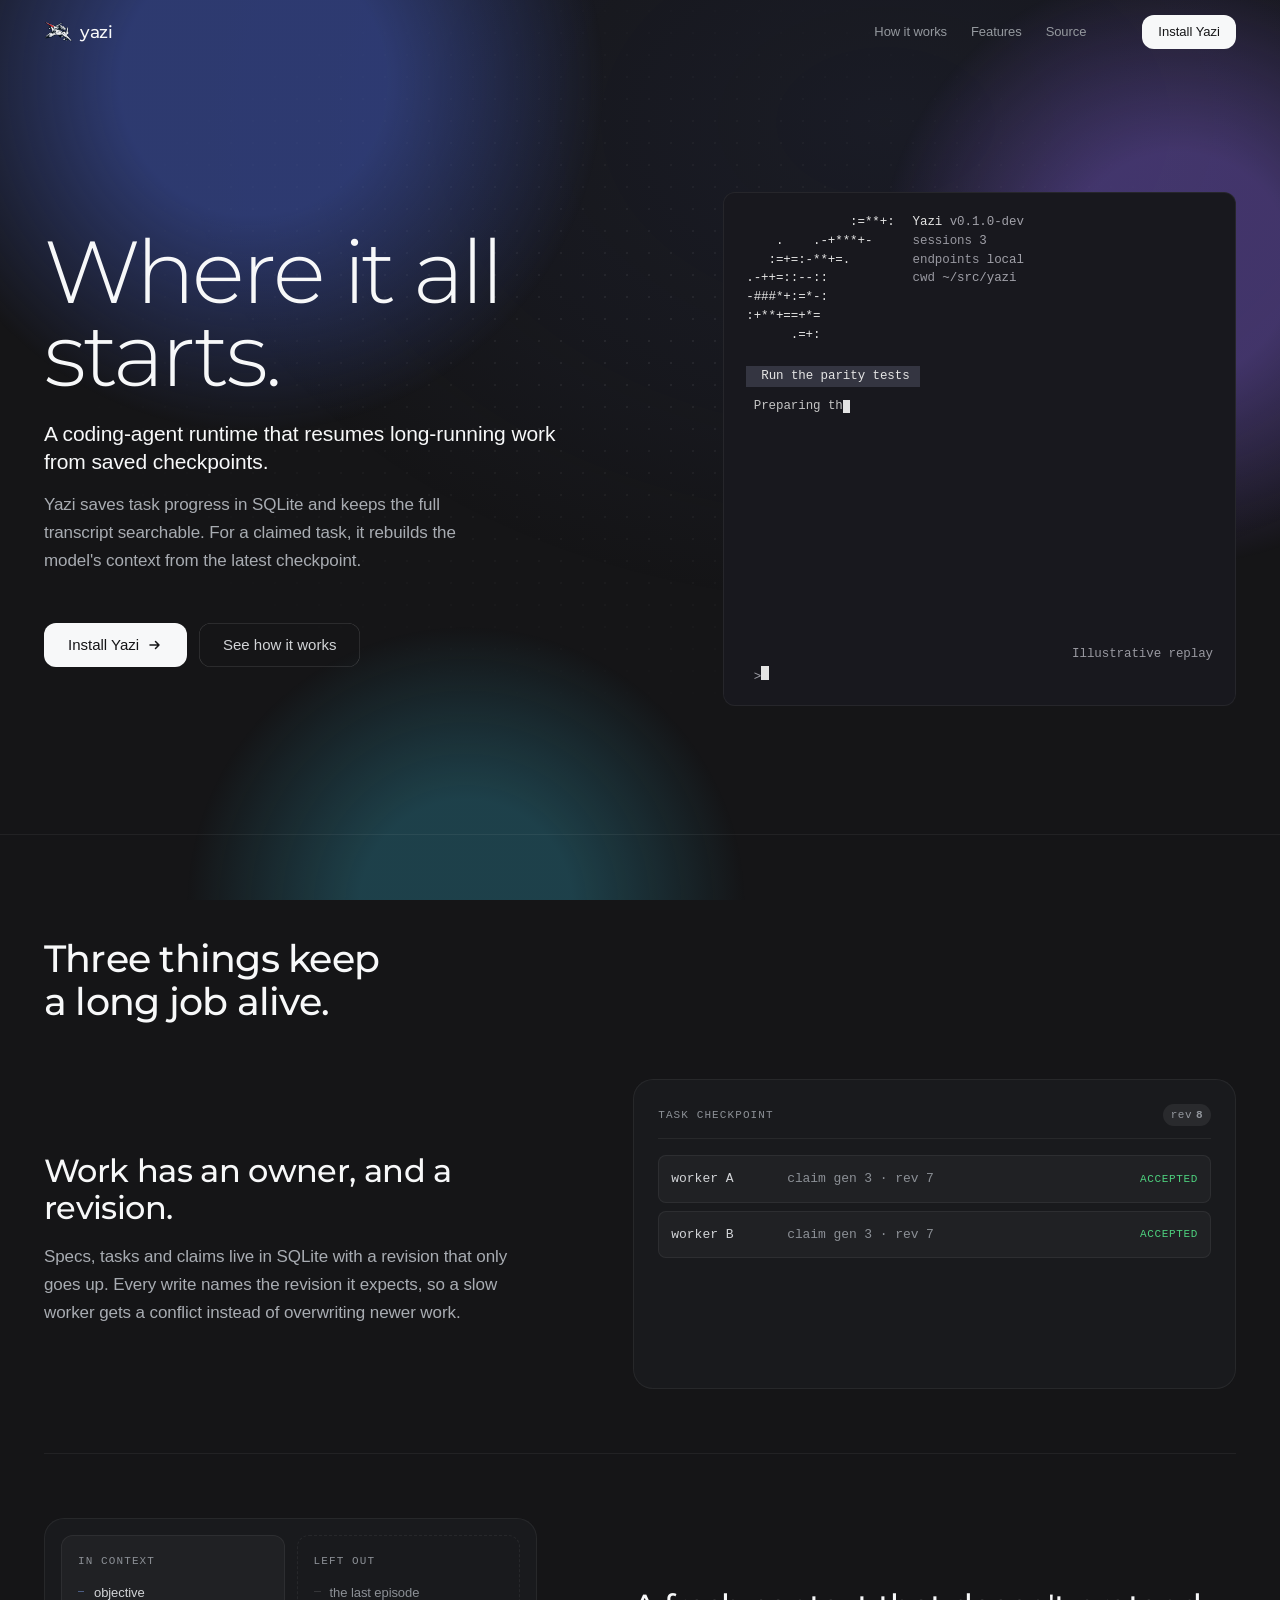
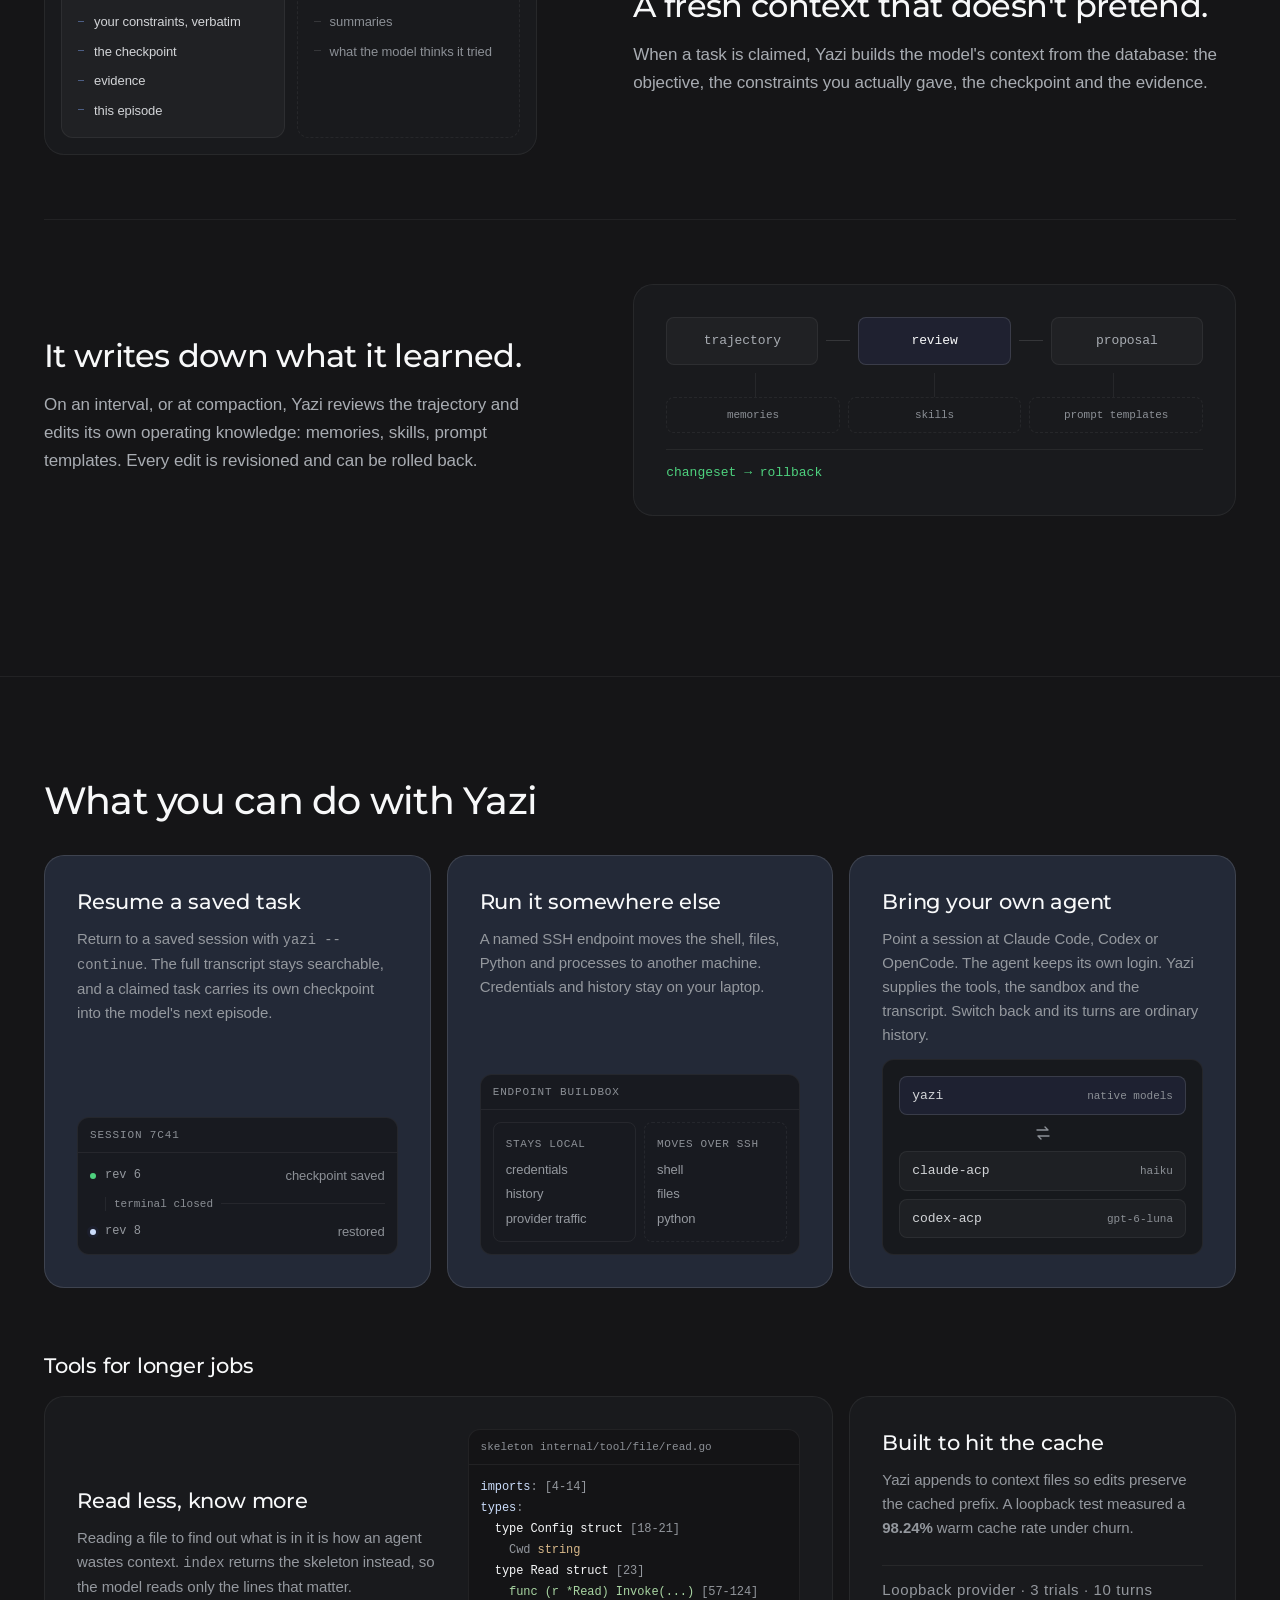
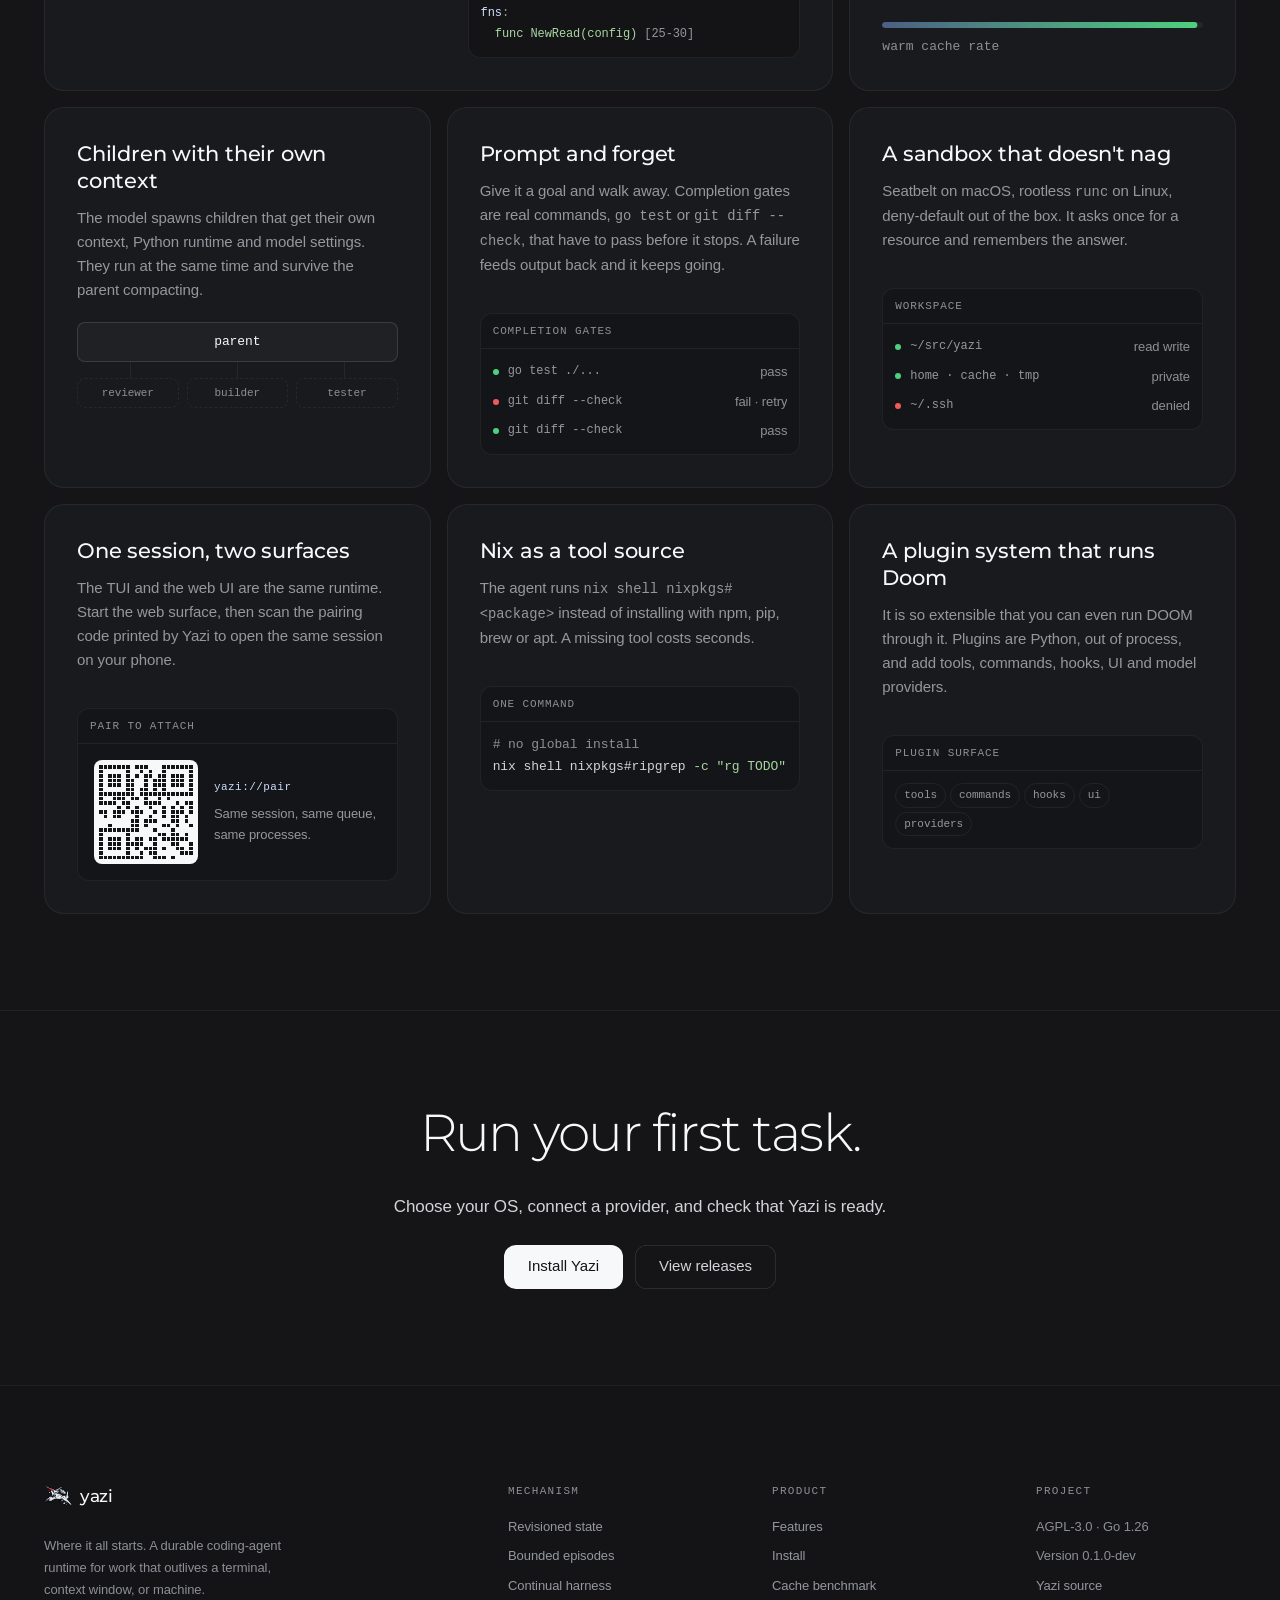
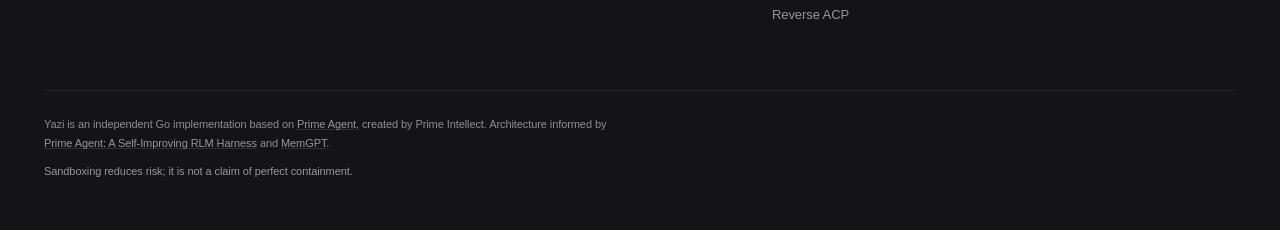
==== index.html @ c80f6cb1 "Yazi product site Two generated pages, a design token layer traced to a measured Design DNA profile," ====
<!doctype html>
<html lang="en">
<head>
<meta charset="utf-8" />
<meta name="viewport" content="width=device-width, initial-scale=1, viewport-fit=cover" />
<meta name="color-scheme" content="dark" />
<meta name="theme-color" content="#151517" />
<title>Yazi — Where it all starts</title>
<meta name="description" content="Yazi is a durable coding-agent runtime. It resumes long-running work from saved checkpoints and keeps the full transcript searchable." />
<link rel="icon" href="assets/img/jet-logo.svg" type="image/svg+xml" />
<link rel="preload" href="assets/fonts/montserrat-light.woff2" as="font" type="font/woff2" crossorigin />
<link rel="preload" href="assets/fonts/montserrat-medium.woff2" as="font" type="font/woff2" crossorigin />
<link rel="stylesheet" href="assets/css/tokens.css" />
<link rel="stylesheet" href="assets/css/tui.css" />
<link rel="stylesheet" href="assets/css/site.css" />
</head>
<body>

<a class="skip" href="#main">Skip to content</a>

<div class="field" aria-hidden="true">
  <div class="field__blob field__blob--1"></div>
  <div class="field__blob field__blob--2"></div>
  <div class="field__blob field__blob--3"></div>
  <div class="field__grid"><div class="field__dots"></div></div>
</div>

<div class="progress" aria-hidden="true"><i data-progress></i></div>

<header class="nav" data-nav>
  <div class="nav__inner">
    <a class="brand" href="index.html" aria-label="Yazi, home">
      <img class="brand__mark" src="assets/img/jet-logo.svg" alt="" width="28" height="28" />
      <span class="brand__word">yazi</span>
    </a>
    <nav class="nav__links" aria-label="Sections">
      <a href="#mechanisms">How it works</a>
      <a href="#features">Features</a>
      <a href="https://src.krea.to/kreato/yazi">Source</a>
    </nav>
    <div class="nav__actions">
      <a class="btn btn--primary btn--sm" href="install.html">Install Yazi</a>
      <button class="nav__toggle" type="button" data-nav-toggle aria-expanded="false" aria-controls="nav-menu" aria-label="Open menu" hidden>
        <svg width="20" height="20" viewBox="0 0 20 20" fill="none" aria-hidden="true"><path d="M3 6h14M3 10h14M3 14h14" stroke="currentColor" stroke-width="1.5" stroke-linecap="round"/></svg>
      </button>
    </div>
  </div>
  <nav class="nav__menu" id="nav-menu" aria-label="Sections" data-nav-menu hidden>
      <a href="#mechanisms">How it works</a>
      <a href="#features">Features</a>
      <a href="https://src.krea.to/kreato/yazi">Source</a>
  </nav>
</header>

<main id="main">

  <!-- ══ HERO ══════════════════════════════════════════════════════════ -->
  <section class="hero" id="top">
    <div class="wrap">
      <div class="hero__grid">

        <div class="hero__copy">
          <h1 class="hero__title" data-split>
            <span class="line">Where it all</span>
            <span class="line">starts.</span>
          </h1>
          <p class="hero__lede hero__lede--strong">
            A coding-agent runtime that resumes long-running work from saved checkpoints.
          </p>
          <p class="hero__lede hero__lede--detail">
            Yazi saves task progress in SQLite and keeps the full transcript searchable.
            For a claimed task, it rebuilds the model's context from the latest checkpoint.
          </p>
          <div class="hero__cta" data-reveal>
            <a class="btn btn--primary" href="install.html" data-magnetic>
              Install Yazi
              <svg class="btn__icon" width="16" height="16" viewBox="0 0 16 16" fill="none" aria-hidden="true"><path d="M3 8h9M8.5 4.5 12 8l-3.5 3.5" stroke="currentColor" stroke-width="1.5" stroke-linecap="round" stroke-linejoin="round"/></svg>
            </a>
            <a class="btn btn--ghost" href="#mechanisms" data-magnetic>See how it works</a>
          </div>
        </div>

        <div class="hero__demo" data-reveal>
          <div class="hero__demo-inner" data-parallax="0.03">
          <figure class="tui" data-terminal>
            <div class="tui__screen">
              <div class="tui__header">
                <pre class="tui__logo" aria-hidden="true">              :=**+:
    .    .-+***+-
   :=+=:-**+=.
.-++=::--::
-###*+:=*-:
:+**+==+*=
      .=+:</pre>
                <div class="tui__meta">
                  <div class="tui__meta-row"><span class="tui__meta-name">Yazi </span><span class="tui__meta-val">v0.1.0-dev</span></div>
                  <div class="tui__meta-row"><span class="tui__meta-key">sessions </span><span class="tui__meta-val">3</span></div>
                  <div class="tui__meta-row"><span class="tui__meta-key">endpoints </span><span class="tui__meta-val">local</span></div>
                  <div class="tui__meta-row"><span class="tui__meta-key">cwd </span><span class="tui__meta-val">~/src/yazi</span></div>
                </div>
              </div>

              <div class="tui__log" data-terminal-out aria-label="Example Yazi session resuming after a disconnect">
                <p class="tui__user">Run the parity tests</p>
                <p class="tui__assistant">Preparing the test run.</p>
                <p class="tui__event">Checkpoint saved · rev 8</p>
                <p class="tui__event is-disconnected">Terminal disconnected</p>
                <p class="tui__event">$ yazi --continue</p>
                <p class="tui__event is-resumed">Session restored · rev 8</p>
                <div class="tui__tool is-done">
                  <div class="tui__tool-head">shell · <span class="tui__tool-state">done</span></div>
                  <div class="tui__tool-cmd">$ go test ./internal/tui2/parity</div>
                  <div class="tui__tool-out">ok  internal/tui2/parity    0.12s</div>
                  <div class="tui__tool-time">Took 0.0s</div>
                </div>
                <p class="tui__assistant">All four scenarios passed.</p>
              </div>

              <p class="sr-only" data-terminal-live role="log" aria-live="polite" aria-atomic="false"></p>

              <div class="tui__hint">
                <span class="tui__state"><span class="tui__spinner" data-spinner aria-hidden="true"></span><span data-state></span></span>
                <span class="tui__mode">Illustrative replay</span>
              </div>

              <div class="tui__prompt" aria-hidden="true"><span class="tui__prompt-glyph">&gt;</span><span class="tui__cursor"></span></div>
            </div>
          </figure>
          </div>
        </div>

      </div>
    </div>
  </section>

  <!-- ══ THE MECHANISMS ════════════════════════════════════════════════ -->
  <section class="section section--rule" id="mechanisms">
    <div class="wrap">
      <header class="section__head" data-reveal>
        <h2 class="h2">Three things keep a long job alive.</h2>
      </header>

      <!-- 01 -->
      <div class="split split--wide split--feature" id="revisioned-state">
        <div class="split__text" data-reveal>
          <h3 class="h3 h3--lg">Work has an owner, and a revision.</h3>
          <p class="lede">
            Specs, tasks and claims live in SQLite with a revision that only
            goes up. Every write names the revision it expects, so a slow worker
            gets a conflict instead of overwriting newer work.
          </p>
        </div>
        <div class="split__figure" data-reveal>
          <figure class="race" data-race aria-label="Two workers attempt the same task checkpoint. The second worker's retry is rejected because its expected revision is stale.">
            <div class="race__head">
              <span class="mono race__label">task checkpoint</span>
              <span class="pill pill--mono">rev <b data-race-rev>7</b></span>
            </div>
            <div class="race__rows">
              <div class="race__row" data-race-row="a">
                <span class="race__who mono">worker A</span>
                <span class="race__what">claim gen 3 · rev 7</span>
                <span class="race__verdict" data-race-verdict>accepted</span>
              </div>
              <div class="race__row" data-race-row="b">
                <span class="race__who mono">worker B</span>
                <span class="race__what">claim gen 3 · rev 7</span>
                <span class="race__verdict" data-race-verdict>accepted</span>
              </div>
              <div class="race__row race__row--stale" data-race-row="b2">
                <span class="race__who mono">worker B</span>
                <span class="race__what">claim gen 3 · rev 7</span>
                <span class="race__verdict" data-race-verdict>rejected</span>
              </div>
            </div>
            <div class="race__foot">
              <span class="mono">expected_revision 7 ≠ current 8</span>
              <span class="mono race__foot-note">reload and stop</span>
            </div>
          </figure>
        </div>
      </div>

      <!-- 02 -->
      <div class="split split--wide split--feature split--flip" id="bounded-episodes">
        <div class="split__text" data-reveal>
          <h3 class="h3 h3--lg">A fresh context that doesn't pretend.</h3>
          <p class="lede">
            When a task is claimed, Yazi builds the model's context from the
            database: the objective, the constraints you actually gave, the
            checkpoint and the evidence.
          </p>
        </div>
        <div class="split__figure" data-reveal>
          <figure class="episode" aria-label="The context contains canonical task state and this episode's messages. It leaves out the previous episode, compaction summaries, and the model's recollection.">
            <div class="episode__col episode__col--in">
              <h4 class="episode__head mono">in context</h4>
              <ul class="episode__list">
                <li>objective</li>
                <li>your constraints, verbatim</li>
                <li>the checkpoint</li>
                <li>evidence</li>
                <li>this episode</li>
              </ul>
            </div>
            <div class="episode__col episode__col--out">
              <h4 class="episode__head mono">left out</h4>
              <ul class="episode__list episode__list--muted">
                <li>the last episode</li>
                <li>summaries</li>
                <li>what the model thinks it tried</li>
              </ul>
            </div>
          </figure>
        </div>
      </div>

      <!-- 03 -->
      <div class="split split--wide split--feature" id="continual-harness">
        <div class="split__text" data-reveal>
          <h3 class="h3 h3--lg">It writes down what it learned.</h3>
          <p class="lede">
            On an interval, or at compaction, Yazi reviews the trajectory and
            edits its own operating knowledge: memories, skills, prompt
            templates. Every edit is revisioned and can be rolled back.
          </p>
        </div>
        <div class="split__figure" data-reveal>
          <figure class="harness" aria-label="A trajectory is reviewed, producing a bounded proposal that edits memories, skills and prompt templates, with rollback available.">
            <div class="harness__stage">
              <span class="harness__node">trajectory</span>
              <span class="harness__flow" aria-hidden="true"></span>
              <span class="harness__node harness__node--accent">review</span>
              <span class="harness__flow" aria-hidden="true"></span>
              <span class="harness__node">proposal</span>
            </div>
            <div class="harness__fan" aria-hidden="true"><i></i><i></i><i></i></div>
            <div class="harness__targets">
              <span class="harness__target">memories</span>
              <span class="harness__target">skills</span>
              <span class="harness__target">prompt templates</span>
            </div>
            <div class="harness__foot">
              <span class="mono harness__foot-ok">changeset → rollback</span>
            </div>
          </figure>
        </div>
      </div>
    </div>
  </section>

  <!-- ══ FEATURES ══════════════════════════════════════════════════════ -->
  <section class="section section--rule" id="features">
    <div class="wrap">
      <header class="section__head" data-reveal>
        <h2 class="h2">What you can do with Yazi</h2>
      </header>

      <div class="caps caps--workflows">
        <article class="cap" data-reveal id="history">
          <h3 class="h3">Resume a saved task</h3>
          <p>
            Return to a saved session with <code>yazi --continue</code>. The full
            transcript stays searchable, and a claimed task carries its own
            checkpoint into the model's next episode.
          </p>
          <figure class="fig" aria-hidden="true">
            <div class="fig__head mono">session 7c41</div>
            <div class="fig__body">
              <div class="fig__row">
                <span class="fig__dot fig__dot--ok"></span>
                <span class="fig__k mono">rev 6</span>
                <span class="fig__v">checkpoint saved</span>
              </div>
              <div class="fig__gap mono">terminal closed</div>
              <div class="fig__row">
                <span class="fig__dot fig__dot--live"></span>
                <span class="fig__k mono">rev 8</span>
                <span class="fig__v">restored</span>
              </div>
            </div>
          </figure>
        </article>

        <article class="cap" data-reveal id="endpoints">
          <h3 class="h3">Run it somewhere else</h3>
          <p>
            A named SSH endpoint moves the shell, files, Python and processes to
            another machine. Credentials and history stay on your laptop.
          </p>
          <figure class="fig" aria-hidden="true">
            <div class="fig__head mono">endpoint buildbox</div>
            <div class="fig__split">
              <div class="fig__col">
                <span class="fig__colhead mono">stays local</span>
                <span>credentials</span>
                <span>history</span>
                <span>provider traffic</span>
              </div>
              <div class="fig__col fig__col--moves">
                <span class="fig__colhead mono">moves over ssh</span>
                <span>shell</span>
                <span>files</span>
                <span>python</span>
              </div>
            </div>
          </figure>
        </article>

        <article class="cap" data-reveal id="acp">
          <div class="cap__body">
            <h3 class="h3">Bring your own agent</h3>
            <p>
              Point a session at Claude Code, Codex or OpenCode. The agent keeps
              its own login. Yazi supplies the tools, the sandbox and the
              transcript. Switch back and its turns are ordinary history.
            </p>
          </div>
          <div class="cap__figure">
            <figure class="acp" aria-label="A session switching between Yazi's models and external ACP agents, each keeping its own session.">
              <div class="acp__row acp__row--yazi">
                <span class="acp__who">yazi</span>
                <span class="acp__what mono">native models</span>
              </div>
              <div class="acp__swap" aria-hidden="true">
                <svg width="20" height="20" viewBox="0 0 20 20" fill="none"><path d="M4 7h11l-3-3M16 13H5l3 3" stroke="currentColor" stroke-width="1.4" stroke-linecap="round" stroke-linejoin="round"/></svg>
              </div>
              <div class="acp__row">
                <span class="acp__who">claude-acp</span>
                <span class="acp__what mono">haiku</span>
              </div>
              <div class="acp__row">
                <span class="acp__who">codex-acp</span>
                <span class="acp__what mono">gpt-6-luna</span>
              </div>
            </figure>
          </div>
        </article>
      </div>

      <h3 class="h3 features__subhead">Tools for longer jobs</h3>
      <div class="caps">
        <article class="cap cap--wide" data-reveal>
          <div class="cap__body">
            <h4 class="h3">Read less, know more</h4>
            <p>
              Reading a file to find out what is in it is how an agent wastes
              context. <code>index</code> returns the skeleton instead, so the
              model reads only the lines that matter.
            </p>
          </div>
          <div class="cap__figure">
            <figure class="skeleton" aria-label="Example index output for a Go file: imports, types with fields and methods, and functions, each with a line range.">
              <div class="skeleton__head mono">skeleton internal/tool/file/read.go</div>
              <pre class="skeleton__body"><span class="sk-k">imports</span>: [4-14]
<span class="sk-k">types</span>:
  <span class="sk-t">type Config struct</span> [18-21]
    Cwd <span class="sk-y">string</span>
  <span class="sk-t">type Read struct</span> [23]
    <span class="sk-f">func (r *Read) Invoke(...)</span> [57-124]
<span class="sk-k">fns</span>:
  <span class="sk-f">func NewRead(config)</span> [25-30]</pre>
            </figure>
          </div>
        </article>

        <article class="cap" data-reveal id="cache">
          <h4 class="h3">Built to hit the cache</h4>
          <p>
            Yazi appends to context files so edits preserve the cached prefix.
            A loopback test measured a <b>98.24%</b> warm cache rate under churn.
          </p>
          <p class="cap__meta">Loopback provider · 3 trials · 10 turns</p>
          <div class="cap__gauge" aria-hidden="true">
            <div class="gauge" data-gauge><i></i></div>
            <span class="mono gauge__label">warm cache rate</span>
          </div>
        </article>

        <article class="cap" data-reveal id="rlm">
          <h4 class="h3">Children with their own context</h4>
          <p>
            The model spawns children that get their own context, Python
            runtime and model settings. They run at the same time and survive
            the parent compacting.
          </p>
          <div class="cap__tree" aria-hidden="true">
            <div class="cap__node cap__node--root">parent</div>
            <div class="cap__kids"><i></i><i></i><i></i></div>
            <div class="cap__leaves">
              <span>reviewer</span><span>builder</span><span>tester</span>
            </div>
          </div>
        </article>

        <article class="cap" data-reveal id="gates">
          <h4 class="h3">Prompt and forget</h4>
          <p>
            Give it a goal and walk away. Completion gates are real commands,
            <code>go test</code> or <code>git diff --check</code>, that have to
            pass before it stops. A failure feeds output back and it keeps
            going.
          </p>
          <figure class="fig" aria-hidden="true">
            <div class="fig__head mono">completion gates</div>
            <div class="fig__body">
              <div class="fig__row">
                <span class="fig__dot fig__dot--ok"></span>
                <span class="fig__k mono">go test ./...</span>
                <span class="fig__v">pass</span>
              </div>
              <div class="fig__row">
                <span class="fig__dot fig__dot--bad"></span>
                <span class="fig__k mono">git diff --check</span>
                <span class="fig__v">fail · retry</span>
              </div>
              <div class="fig__row">
                <span class="fig__dot fig__dot--ok"></span>
                <span class="fig__k mono">git diff --check</span>
                <span class="fig__v">pass</span>
              </div>
            </div>
          </figure>
        </article>

        <article class="cap" data-reveal id="sandbox">
          <h4 class="h3">A sandbox that doesn't nag</h4>
          <p>
            Seatbelt on macOS, rootless <code>runc</code> on Linux, deny-default
            out of the box. It asks once for a resource and remembers the
            answer.
          </p>
          <figure class="fig" aria-hidden="true">
            <div class="fig__head mono">workspace</div>
            <div class="fig__body">
              <div class="fig__row">
                <span class="fig__dot fig__dot--ok"></span>
                <span class="fig__k mono">~/src/yazi</span>
                <span class="fig__v">read write</span>
              </div>
              <div class="fig__row">
                <span class="fig__dot fig__dot--ok"></span>
                <span class="fig__k mono">home · cache · tmp</span>
                <span class="fig__v">private</span>
              </div>
              <div class="fig__row">
                <span class="fig__dot fig__dot--bad"></span>
                <span class="fig__k mono">~/.ssh</span>
                <span class="fig__v">denied</span>
              </div>
            </div>
          </figure>
        </article>

        <article class="cap" data-reveal id="surfaces-qr">
          <h4 class="h3">One session, two surfaces</h4>
          <p>
            The TUI and the web UI are the same runtime. Start the web surface,
            then scan the pairing code printed by Yazi to open the same session on your phone.
          </p>
          <figure class="fig fig--qr" aria-hidden="true">
            <div class="fig__head mono">pair to attach</div>
            <div class="fig__qrbody">
              <div class="qr" data-qr></div>
              <div class="fig__qrtext">
                <span class="mono">yazi://pair</span>
                <span>Same session, same queue, same processes.</span>
              </div>
            </div>
          </figure>
        </article>

        <article class="cap" data-reveal id="nix">
          <h4 class="h3">Nix as a tool source</h4>
          <p>
            The agent runs <code>nix shell nixpkgs#&lt;package&gt;</code> instead
            of installing with npm, pip, brew or apt. A missing tool costs
            seconds.
          </p>
          <figure class="fig fig--code" aria-hidden="true">
            <div class="fig__head mono">one command</div>
            <pre class="fig__code"><span class="c-com"># no global install</span>
nix shell nixpkgs#ripgrep <span class="c-str">-c</span> <span class="c-str">"rg TODO"</span></pre>
          </figure>
        </article>

        <article class="cap" data-reveal id="plugins">
          <h4 class="h3">A plugin system that runs Doom</h4>
          <p>
            It is so extensible that you can even run DOOM through it.
            Plugins are Python, out of process, and add tools, commands,
            hooks, UI and model providers.
          </p>
          <figure class="fig" aria-hidden="true">
            <div class="fig__head mono">plugin surface</div>
            <div class="fig__tags">
              <span>tools</span><span>commands</span><span>hooks</span>
              <span>ui</span><span>providers</span>
            </div>
          </figure>
        </article>
      </div>
    </div>
  </section>

  <!-- ══ INSTALL ═══════════════════════════════════════════════════════ -->
  <section class="section section--rule" id="install">
    <div class="wrap">
      <div class="cta" data-reveal>
        <h2 class="cta__title">Run your first task.</h2>
        <p class="cta__note">Choose your OS, connect a provider, and check that Yazi is ready.</p>
        <div class="cta__actions">
          <a class="btn btn--primary" href="install.html">Install Yazi</a>
          <a class="btn btn--ghost" href="https://src.krea.to/kreato/yazi/releases">View releases</a>
        </div>
      </div>
    </div>
  </section>
</main>

<footer class="foot">
  <div class="wrap">
    <div class="foot__grid">
      <div class="foot__brand">
        <a class="brand" href="index.html">
          <img class="brand__mark" src="assets/img/jet-logo.svg" alt="" width="24" height="24" />
          <span class="brand__word">yazi</span>
        </a>
        <p class="foot__tag">Where it all starts. A durable coding-agent runtime for work that outlives a terminal, context window, or machine.</p>
      </div>
      <nav class="foot__col" aria-label="Mechanism">
        <p class="foot__head mono">Mechanism</p>
        <a href="index.html#revisioned-state">Revisioned state</a>
        <a href="index.html#bounded-episodes">Bounded episodes</a>
        <a href="index.html#continual-harness">Continual harness</a>
      </nav>
      <nav class="foot__col" aria-label="Product">
        <p class="foot__head mono">Product</p>
        <a href="index.html#features">Features</a>
        <a href="install.html">Install</a>
        <a href="index.html#cache">Cache benchmark</a>
        <a href="index.html#acp">Reverse ACP</a>
      </nav>
      <div class="foot__col">
        <p class="foot__head mono">Project</p>
        <p class="foot__meta">AGPL-3.0 · Go 1.26</p>
        <p class="foot__meta">Version 0.1.0-dev</p>
        <a href="https://src.krea.to/kreato/yazi">Yazi source</a>
      </div>
    </div>
    <div class="foot__base">
      <p class="foot__line">
        Yazi is an independent Go implementation based on
        <a href="https://github.com/PrimeIntellect-ai/prime-agent">Prime Agent</a>,
        created by Prime Intellect. Architecture informed by
        <a href="https://arxiv.org/abs/2608.23552">Prime Agent: A Self-Improving RLM Harness</a>
        and <a href="https://arxiv.org/abs/2310.08560">MemGPT</a>.
      </p>
      <p class="foot__line foot__line--dim">Sandboxing reduces risk; it is not a claim of perfect containment.</p>
    </div>
  </div>
</footer>

<script src="assets/js/terminal-frames.js" defer></script>
<script src="assets/js/site.js" defer></script>
</body>
</html>
---- assets/css/tokens.css ----
/* ─────────────────────────────────────────────────────────────────────────
   Yazi product page — design tokens.

   Every value here traces to design/dna.json, which was measured from the
   shipped Yazi web client (see design/README.md). Nothing in site.css may
   declare a colour, radius, shadow or type size that is not in this file.
   ───────────────────────────────────────────────────────────────────────── */

/* Montserrat 300/400/500 — the product's brand face (SIL OFL, see
   assets/fonts/Montserrat-OFL.txt). Only these three weights ship. */
@font-face {
  font-family: 'Montserrat';
  font-style: normal;
  font-weight: 300;
  font-display: swap;
  src: url(../fonts/montserrat-light.woff2) format('woff2');
}
@font-face {
  font-family: 'Montserrat';
  font-style: normal;
  font-weight: 400;
  font-display: swap;
  src: url(../fonts/montserrat-regular.woff2) format('woff2');
}
@font-face {
  font-family: 'Montserrat';
  font-style: normal;
  font-weight: 500;
  font-display: swap;
  src: url(../fonts/montserrat-medium.woff2) format('woff2');
}

:root {
  /* ── Colour ──────────────────────────────────────────────────────────
     neutral.scale, lightest → darkest (dna.design_system.color.neutral) */
  --n-00: #f7f8f9;   /* primary text, primary button fill */
  --n-10: #d2d4d7;   /* secondary body */
  --n-20: #bcbec2;   /* tertiary */
  --n-30: #a8acb2;   /* lede, tertiary labels */
  --n-40: #94989e;   /* muted labels, captions */
  --n-50: #8c9096;   /* dim metadata */
  --n-60: #414149;   /* borders, dividers */
  --n-70: #232937;   /* elevated surface */
  --n-80: #1b1c1f;   /* card surface */
  --n-90: #151517;   /* page background */

  --surface-bg: var(--n-90);
  --surface-card: var(--n-80);
  --surface-elevated: var(--n-70);

  --accent: #2c345a;          /* the cool-blue field / deep accent */
  --accent-bright: #4c5e85;   /* accent at readable strength */
  --accent-light: #cbddfb;    /* accent text on dark */

  --text-primary: var(--n-00);
  --text-secondary: var(--n-10);
  --text-tertiary: var(--n-30);
  --text-muted: var(--n-40);
  --text-dim: var(--n-50);

  --border: var(--n-60);
  --border-soft: rgba(255, 255, 255, 0.06);
  --border-mid: rgba(255, 255, 255, 0.12);
  --border-strong: rgba(255, 255, 255, 0.2);

  --hover: rgba(255, 255, 255, 0.06);
  --active: rgba(255, 255, 255, 0.14);

  /* Surface tints. The DNA specifies that surfaces are semi-transparent where
     they meet the drifting field, so the field reads through the glass instead
     of being covered by it. Each is a palette colour plus the alpha that
     produces the measured composite; they live here so site.css holds no
     colour literals. */
  --tint-card: rgba(27, 28, 31, 0.88);      /* cards over the field */
  --tint-card-soft: rgba(27, 28, 31, 0.72); /* bands and callouts */
  --tint-card-faint: rgba(27, 28, 31, 0.6);
  --tint-well: rgba(21, 21, 23, 0.9);       /* code and snippet wells */
  --tint-well-soft: rgba(21, 21, 23, 0.78);
  --tint-well-faint: rgba(21, 21, 23, 0.7);
  --tint-nav: rgba(21, 21, 23, 0.82);       /* scrolled nav material */
  --tint-menu: rgba(21, 21, 23, 0.96);
  --tint-foot: rgba(21, 21, 23, 0.6);
  --tint-accent: rgba(44, 52, 90, 0.34);    /* accent-filled nodes */
  --tint-accent-soft: rgba(44, 52, 90, 0.22);
  --tint-raise: rgba(255, 255, 255, 0.03);  /* one step up from the surface */
  --tint-raise-2: rgba(255, 255, 255, 0.05);
  --tint-raise-3: rgba(255, 255, 255, 0.07);
  --tint-raise-4: rgba(255, 255, 255, 0.14);
  --tint-raise-5: rgba(255, 255, 255, 0.22);
  --tint-highlight: rgba(255, 255, 255, 0.06); /* 1px inner top edge */
  --tint-success-glow: rgba(78, 209, 126, 0.14);
  --tint-field-fade: rgba(44, 52, 90, 0.1);

  /* Code-block syntax. These are the only hues outside the measured palette:
     a code sample needs to distinguish string from number, and the product's
     own TUI themes carry the same two roles. Both clear 4.5:1 on --n-90. */
  --code-string: #a8d5a2;
  --code-number: #d9b98a;

  --success: #4ed17e;
  --warning: #f5a623;
  --error: #f25a5a;

  /* The drifting fields, from the client's --yz-blob-* tokens. */
  /* Measured from the client's landing surface: the reference is 24% #232937
     and 12% #2c345a, i.e. the field is a real presence, not a hint. These are
     the client's own --yz-blob-* values with the opacity the measurement
     implies. */
  --field-1: rgba(56, 74, 150, 0.70);
  --field-2: rgba(150, 110, 255, 0.34);
  --field-3: rgba(56, 190, 220, 0.26);
  --field-wash: rgba(44, 52, 90, 0.22);
  --grid-dot: rgba(247, 248, 249, 0.07);

  /* ── Type ────────────────────────────────────────────────────────────
     dna.design_system.typography */
  --font-heading: 'Montserrat', -apple-system, BlinkMacSystemFont, 'Segoe UI', sans-serif;
  --font-body: -apple-system, BlinkMacSystemFont, 'Segoe UI', 'PingFang SC',
    'Hiragino Sans GB', 'Helvetica Neue', Helvetica, Arial, sans-serif;
  --font-mono: 'SF Mono', 'JetBrains Mono', 'Fira Code', Consolas,
    'Liberation Mono', Menlo, monospace;

  --fs-display: clamp(3rem, 1.2rem + 5.6vw, 5.5rem);  /* 88px */
  --fs-h2: clamp(1.75rem, 1.2rem + 2.2vw, 2.375rem);    /* 38px */
  --fs-h3: 1.3125rem;                                   /* 21px */
  --fs-body: 1.0625rem;                                 /* 17px */
  --fs-sm: 0.9375rem;                                   /* 15px */
  --fs-caption: 0.8125rem;                              /* 13px */
  --fs-overline: 0.6875rem;                             /* 11px */

  --lh-display: 0.94;
  --lh-h1: 1.04;
  --lh-h2: 1.12;
  --lh-h3: 1.3;
  --lh-body: 1.65;
  --lh-sm: 1.6;
  --lh-caption: 1.5;

  --tr-display: -0.035em;
  --tr-h1: -0.025em;
  --tr-h2: -0.02em;
  --tr-h3: -0.01em;
  --tr-body: -0.005em;
  --tr-overline: 0.18em;

  /* ── Space (base_unit 4px) ───────────────────────────────────────────*/
  --s-1: 0.25rem;   /* 4  */
  --s-2: 0.5rem;    /* 8  */
  --s-3: 0.75rem;   /* 12 */
  --s-4: 1rem;      /* 16 */
  --s-5: 1.5rem;    /* 24 */
  --s-6: 2rem;      /* 32 */
  --s-7: 3rem;      /* 48 */
  --s-8: 4rem;      /* 64 */
  --s-9: 6rem;      /* 96 */
  --s-10: 8rem;     /* 128 */
  --s-11: 10rem;    /* 160 */

  /* ── Layout ──────────────────────────────────────────────────────────*/
  --wrap: 1240px;
  --gutter: var(--s-5);
  --nav-h: 64px;
  --touch-target: 44px;

  /* ── Shape ───────────────────────────────────────────────────────────*/
  --r-sm: 8px;
  --r-md: 12px;
  --r-lg: 20px;
  --r-pill: 999px;

  /* ── Elevation: 0.5px hairline + two low-opacity blooms ──────────────*/
  --shadow-low: 0 0 0 0.5px rgba(255, 255, 255, 0.06), 0 2px 6px rgba(0, 0, 0, 0.28);
  --shadow-med: 0 0 0 0.5px rgba(255, 255, 255, 0.09), 0 4px 16px rgba(0, 0, 0, 0.32),
    0 0 24px rgba(0, 0, 0, 0.22);
  --shadow-high: 0 0 0 0.5px rgba(255, 255, 255, 0.12), 0 12px 40px rgba(0, 0, 0, 0.48),
    0 0 64px rgba(44, 52, 90, 0.35);

  /* ── Motion ──────────────────────────────────────────────────────────*/
  --ease: cubic-bezier(0.4, 0, 0.2, 1);
  --dur-micro: 100ms;
  --dur-normal: 200ms;
  --dur-macro: 300ms;
}
---- assets/css/tui.css ----
/* ═══════════════════════════════════════════════════════════════════════════
   THE TERMINAL
   ───────────────────────────────────────────────────────────────────────────
   This is not a mockup of "a terminal". It reproduces what yazi's TUI actually
   paints, taken from the render code and the frame goldens:

     internal/tui2/app/header_splash.go   the butterfly + metadata block
     internal/tui2/app/header.go          brandLogo, shortPath
     internal/tui2/app/root.go            paintHint: state left, mode right
     internal/tui2/parity/testdata/       exact glyphs, indents and spacing
     internal/tui2/theme/data/dark.json   the colours

   The geometry that matters, and that a generic terminal mock gets wrong:

     - there is no window chrome. No traffic lights, no title bar, no rounded
       card. It is a terminal, and the terminal is the whole surface.
     - the user's message is indented two columns and sits on its own
       background; the assistant's reply is indented one.
     - a tool call is a block indented two columns: "shell · ◇ running", the
       command, its output, then "Elapsed 0.0s".
     - the hint row above the prompt is split: spinner and state on the left,
       the replay label right-aligned.
     - the prompt is " >" with one leading space.
     - the palette is the TUI's own dark theme, not the website's.
   ─────────────────────────────────────────────────────────────────────────── */

.tui {
  /* The TUI's own theme tokens, from internal/tui2/theme/data/dark.json.
     Deliberately scoped here: the website's palette and the terminal's palette
     are different systems. Muted text is lifted for contrast on the web. */
  --tui-page: #18181e;
  --tui-text: #e4e4e4;
  --tui-body: #c4c4c4;
  --tui-muted: #a1a1a9;
  --tui-dim: #9898a0;
  --tui-dark: #505050;
  --tui-accent: #8abeb7;
  --tui-border: #5f87ff;
  --tui-success: #b5bd68;
  --tui-user-bg: #343541;
  --tui-tool-pending: #282832;
  --tui-tool-success: #283228;
  --tui-cursor: #e4e4e4;

  position: relative;
  background: var(--tui-page);
  border-radius: var(--r-md);
  border: 1px solid var(--border-soft);
  font-family: var(--font-mono);
  font-size: 12.5px;
  line-height: 1.5;
  color: var(--tui-body);
  overflow: hidden;
  /* A terminal is a character grid. Preserve it exactly. */
  font-variant-ligatures: none;
  tab-size: 4;
}

/* The whole surface is the screen: no chrome, no title, no dots. A faint inner
   edge is the only thing separating it from the page. */
.tui__screen {
  padding: 20px 22px 18px;
  min-height: 32rem;
  display: flex;
  flex-direction: column;
}

/* ── The splash header ──────────────────────────────────────────────────── */

.tui__header {
  display: flex;
  gap: 18px;
  align-items: flex-start;
  margin-bottom: 22px;
}

/* brandLogo, verbatim. It is 7 rows of ASCII; the leading spaces are part of
   the art, so it is pre-formatted and must not be re-indented. */
.tui__logo {
  margin: 0;
  font-family: var(--font-mono);
  font-size: 12.5px;
  line-height: 1.5;
  color: var(--tui-text);
  white-space: pre;
  flex-shrink: 0;
}

.tui__meta {
  display: flex;
  flex-direction: column;
  gap: 0;
  font-size: 12.5px;
  line-height: 1.5;
  padding-top: 0;
}

.tui__meta-row { white-space: pre; }
.tui__meta-key { color: var(--tui-dim); }
.tui__meta-val { color: var(--tui-muted); }
.tui__meta-name { color: var(--tui-text); }

/* ── Transcript ─────────────────────────────────────────────────────────── */

.tui__log {
  display: flex;
  flex-direction: column;
  flex: 1;
}

.tui__event {
  margin: 6px 0 0;
  padding-inline-start: 1ch;
  color: var(--tui-muted);
}

.tui__event.is-disconnected { color: var(--warning); }
.tui__event.is-resumed { color: var(--tui-success); }

/* User: two columns of indent, on its own background, exactly as the TUI
   paints userMessageBg. */
.tui__user {
  margin: 0;
  /* The TUI indents the user's message two columns. It is padding, not a
     leading space in the text, so selection and copy stay clean. */
  padding: 1px 10px 1px 2ch;
  background: var(--tui-user-bg);
  color: var(--tui-text);
  white-space: pre-wrap;
  overflow-wrap: anywhere;
  align-self: flex-start;
  max-width: 100%;
}

/* Assistant: one column of indent, no background. */
.tui__assistant {
  margin: 10px 0 0;
  padding-left: 1ch;
  color: var(--tui-body);
  white-space: pre-wrap;
  overflow-wrap: anywhere;
}

/* A tool call is a block, two columns in, on toolPendingBg → toolSuccessBg. */
.tui__tool {
  margin: 14px 0 0;
  padding: 6px 10px 6px 2ch;
  background: var(--tui-tool-pending);
  border-left: 2px solid var(--tui-dark);
  transition: background-color 320ms var(--ease), border-color 320ms var(--ease);
}

.tui__tool.is-done {
  background: var(--tui-tool-success);
  border-left-color: var(--tui-success);
}

.tui__tool-head {
  color: var(--tui-muted);
  white-space: pre;
}

.tui__tool-state { color: var(--tui-muted); }
.tui__tool.is-done .tui__tool-state { color: var(--tui-success); }

.tui__tool-cmd {
  color: var(--tui-body);
  white-space: pre-wrap;
  overflow-wrap: anywhere;
}

.tui__tool-out {
  color: var(--tui-muted);
  white-space: pre-wrap;
  overflow-wrap: anywhere;
}

.tui__tool-time {
  color: var(--tui-dim);
  white-space: pre;
}

/* ── The hint row and prompt ────────────────────────────────────────────── */

/* paintHint: activity on the left, expansion mode hard right. The spinner is
   the accent colour; the state text is muted. */
.tui__hint {
  display: flex;
  align-items: baseline;
  justify-content: space-between;
  gap: 2ch;
  margin-top: 16px;
  min-height: 1.5em;
}

.tui__state {
  display: inline-flex;
  align-items: baseline;
  gap: 1ch;
  color: var(--tui-muted);
  white-space: pre;
  min-width: 0;
}

.tui__spinner {
  color: var(--tui-accent);
  font-family: var(--font-mono);
  /* The real TUI cycles ⠋⠙⠹⠸⠼⠴⠦⠧⠇⠏ at the frame rate. */
  display: inline-block;
  width: 1ch;
}

.tui__mode {
  color: var(--tui-dim);
  white-space: nowrap;
  flex-shrink: 0;
}

.tui__prompt {
  display: flex;
  align-items: baseline;
  gap: 0;
  margin-top: 2px;
  /* The golden's prompt row is " >": one leading space, then the glyph. A
     space inside a flex item collapses, so the column is padding. */
  padding-left: 1ch;
}

.tui__prompt-glyph { color: var(--tui-muted); white-space: pre; }

/* A block cursor, like the terminal's. */
.tui__cursor {
  display: inline-block;
  width: 1ch;
  height: 1.15em;
  vertical-align: text-bottom;
  background: var(--tui-cursor);
  animation: tui-blink 1.06s steps(1, end) infinite;
}

@keyframes tui-blink {
  0%, 49%   { opacity: 1; }
  50%, 100% { opacity: 0; }
}

/* ── Typing ─────────────────────────────────────────────────────────────── */

.tui__line.is-typing::after {
  content: '';
  display: inline-block;
  width: 1ch;
  height: 1.05em;
  vertical-align: text-bottom;
  background: var(--tui-cursor);
  animation: tui-blink 1.06s steps(1, end) infinite;
}

/* ── Reduced motion ─────────────────────────────────────────────────────── */

@media (prefers-reduced-motion: reduce) {
  .tui__cursor,
  .tui__line.is-typing::after { animation: none; }
}

@media (max-width: 640px) {
  .tui__screen { padding: 14px 14px 12px; min-height: 29rem; }
  .tui__logo { font-size: 11px; }
  .tui__header { gap: 12px; margin-bottom: 16px; }
  .tui__meta { min-width: 0; }
  .tui__meta-row { white-space: normal; overflow-wrap: anywhere; }
}
---- assets/css/site.css ----
/* ─────────────────────────────────────────────────────────────────────────
   Yazi product page — site styles.

   Every colour, radius, shadow, type size and spacing step comes from
   assets/css/tokens.css (which traces to design/dna.json). This file declares
   no literal design values: if a value is not a token, it is a layout
   calculation (a percentage, a clamp, a grid track) rather than a design
   decision.

   Structure follows the DNA's composition: one vertical document, two
   asymmetric two-column breaks, hairline containment instead of card walls,
   and a fixed atmosphere layer behind everything.
   ───────────────────────────────────────────────────────────────────────── */

/* ── Reset ─────────────────────────────────────────────────────────────── */

*,
*::before,
*::after { box-sizing: border-box; }

html {
  /* The atmosphere layer is deliberately larger than the viewport. Clipping at
     the root is what actually stops it widening the scroll area — overflow on
     the fixed layer itself does not, because a fixed box is not a scroll
     container for the document. */
  overflow-x: clip;
  -webkit-text-size-adjust: 100%;
  scroll-behavior: smooth;
  scroll-padding-top: calc(var(--nav-h) + var(--s-5));
}

body {
  margin: 0;
  background: var(--surface-bg);
  color: var(--text-secondary);
  font-family: var(--font-body);
  font-size: var(--fs-body);
  line-height: var(--lh-body);
  letter-spacing: var(--tr-body);
  -webkit-font-smoothing: antialiased;
  -moz-osx-font-smoothing: grayscale;
  overflow-x: hidden;
}

img, svg { display: block; max-width: 100%; }

h1, h2, h3, h4, p, figure, dl, dd, ul { margin: 0; }
ul { padding: 0; list-style: none; }

a { color: inherit; text-decoration: none; }

code, .mono {
  font-family: var(--font-mono);
  font-size: 0.92em;
  letter-spacing: 0;
}

::selection {
  background: var(--accent-bright);
  color: var(--n-00);
}

:focus-visible {
  outline: 2px solid var(--accent-light);
  outline-offset: 3px;
  border-radius: var(--r-sm);
}

.sr-only {
  position: absolute;
  width: 1px;
  height: 1px;
  padding: 0;
  margin: -1px;
  overflow: hidden;
  clip-path: inset(50%);
  white-space: nowrap;
  border: 0;
}

.skip {
  position: absolute;
  left: var(--s-5);
  top: -100px;
  z-index: 100;
  padding: var(--s-3) var(--s-5);
  background: var(--n-00);
  color: var(--n-90);
  border-radius: var(--r-md);
  font-size: var(--fs-sm);
  transition: top var(--dur-normal) var(--ease);
}
.skip:focus { top: var(--s-5); }

/* ── Atmosphere ────────────────────────────────────────────────────────────
   The client's Backdrop.svelte, ported. Three radial fields drifting on long
   alternating loops and a dot grid panning under a radial mask. Drawn as
   gradients rather than blurred boxes so the compositor moves them for free:
   a filter on a moving layer would have to be recomputed every frame.

   `position: fixed` here (the client scopes it to the centre column) because
   this page is one continuous surface and the field should not end at a
   section boundary. */

.field {
  position: fixed;
  inset: 0;
  z-index: 0;
  overflow: hidden;
  pointer-events: none;
  contain: strict;
  /* The blobs are deliberately larger than the viewport and offset past its
     edges. `clip` keeps them from widening the document's scroll area, which
     `overflow: hidden` alone does not do for a fixed, contained layer. */
  clip-path: inset(0);
}

.field::before {
  content: '';
  position: absolute;
  inset: -20% -10%;
  background: radial-gradient(
    ellipse 62% 52% at 66% 24%,
    var(--field-wash) 0%,
    var(--tint-field-fade) 46%,
    transparent 74%
  );
}

.field__blob {
  position: absolute;
  margin: -70px;
  padding: 70px;
  border-radius: 50%;
  background: radial-gradient(closest-side, var(--blob) 0%, var(--blob) 38%, transparent 100%);
  will-change: transform;
  animation: drift 22s ease-in-out infinite alternate;
}

.field__blob--1 {
  width: 700px; height: 700px;
  left: -2%; top: -22%;
  --blob: var(--field-1);
  animation-name: drift-1;
}
.field__blob--2 {
  width: 600px; height: 600px;
  right: -10%; top: 4%;
  --blob: var(--field-2);
  animation-name: drift-2;
  animation-duration: 26s;
}
.field__blob--3 {
  width: 560px; height: 560px;
  left: 20%; bottom: -24%;
  --blob: var(--field-3);
  animation-name: drift-3;
  animation-duration: 30s;
}

/* The mask holds still while the dots pan under it: one tile per loop, so the
   wrap is seamless without animating background-position (which would repaint
   the whole area every frame). */
.field__grid {
  position: absolute;
  inset: 0;
  overflow: hidden;
  clip-path: inset(0);
  -webkit-mask-image: radial-gradient(ellipse 62% 58% at 50% 38%, #000 0%, transparent 76%);
  mask-image: radial-gradient(ellipse 62% 58% at 50% 38%, #000 0%, transparent 76%);
}

.field__dots {
  position: absolute;
  /* Inset on the top/left so the pan wraps seamlessly; the right/bottom edges
     extend by the same amount so the tile never opens a gap. */
  inset: -22px -22px -22px -22px;
  background-image: radial-gradient(var(--grid-dot) 1px, transparent 1.2px);
  background-size: 22px 22px;
  will-change: transform;
  animation: grid-pan 40s linear infinite;
}

@keyframes drift-1 {
  from { transform: translate3d(0, 0, 0) scale(1); }
  to   { transform: translate3d(6%, 8%, 0) scale(1.08); }
}
@keyframes drift-2 {
  from { transform: translate3d(0, 0, 0) scale(1.04); }
  to   { transform: translate3d(-7%, 5%, 0) scale(1); }
}
@keyframes drift-3 {
  from { transform: translate3d(0, 0, 0) scale(1); }
  to   { transform: translate3d(4%, -7%, 0) scale(1.1); }
}
@keyframes grid-pan {
  from { transform: translate3d(0, 0, 0); }
  to   { transform: translate3d(22px, 22px, 0); }
}

/* ── Layout primitives ─────────────────────────────────────────────────── */

.wrap {
  width: 100%;
  max-width: var(--wrap);
  margin-inline: auto;
  padding-inline: var(--gutter);
  position: relative;
  z-index: 1;
}

.section {
  position: relative;
  z-index: 1;
  padding-block: var(--s-9);
}

/* A full-bleed hairline between sections: the DNA's divider (1px, 6% white),
   drawn as the section's own top edge so it spans the viewport. */
.section--rule::before {
  content: '';
  position: absolute;
  inset-inline: 0;
  top: 0;
  height: 1px;
  background: var(--border-soft);
}

main [id] { scroll-margin-top: calc(var(--nav-h) + var(--s-4)); }

.section--tight { padding-block: var(--s-8); }

.section__head {
  max-width: 62ch;
  margin-bottom: var(--s-6);
}

/* Section heads now open on the heading itself. */
.section__head .h2 { margin-top: var(--s-2); }

/* The first feature split follows the section head directly, so it does not
   need the full inter-feature padding on top of the head's margin. */
.split--feature:first-of-type { padding-top: var(--s-5); }

/* ── Type ──────────────────────────────────────────────────────────────── */

.h2 {
  font-family: var(--font-heading);
  font-size: var(--fs-h2);
  font-weight: 500;
  line-height: var(--lh-h2);
  letter-spacing: var(--tr-h2);
  color: var(--text-primary);
  text-wrap: balance;
}

.h3 {
  font-family: var(--font-heading);
  font-size: var(--fs-h3);
  font-weight: 500;
  line-height: var(--lh-h3);
  letter-spacing: var(--tr-h3);
  color: var(--text-primary);
}

.lede {
  margin-top: var(--s-5);
  font-size: var(--fs-body);
  line-height: var(--lh-body);
  color: var(--text-tertiary);
  max-width: 62ch;
}

.lede code,
.card p code,
.install__note code,
.stats__note code {
  padding: 0.1em 0.4em;
  border-radius: var(--r-sm);
  background: var(--tint-raise-2);
  color: var(--text-secondary);
  font-size: 0.88em;
}

/* ── Buttons ───────────────────────────────────────────────────────────────
   Button.module.css geometry: 12px radius, 0.5px inset outline on the ghost
   variant, 200ms ease, no lift on hover. */

.btn {
  display: inline-flex;
  align-items: center;
  justify-content: center;
  gap: var(--s-2);
  height: 44px;
  padding-inline: var(--s-5);
  border: 0;
  border-radius: var(--r-md);
  font-family: var(--font-body);
  font-size: var(--fs-sm);
  font-weight: 500;
  letter-spacing: 0;
  cursor: pointer;
  white-space: nowrap;
  transition: background-color var(--dur-normal) var(--ease),
              box-shadow var(--dur-normal) var(--ease),
              color var(--dur-normal) var(--ease);
}

.btn--sm { height: 34px; padding-inline: var(--s-4); font-size: var(--fs-caption); }

.btn--primary {
  background: var(--n-00);
  color: var(--n-90);
}
.btn--primary:hover { background: var(--n-10); }
.btn--primary:active { background: var(--n-20); }

.btn--ghost {
  background: transparent;
  color: var(--text-secondary);
  box-shadow: inset 0 0 0 0.5px var(--border-strong);
}
.btn--ghost:hover { background: var(--hover); color: var(--text-primary); }
.btn--ghost:active { background: var(--active); }

.btn__icon { transition: transform var(--dur-normal) var(--ease); }
.btn--primary:hover .btn__icon { transform: translateX(2px); }

/* ── Pills and chips ───────────────────────────────────────────────────────
   Pill.module.css: 999px, 12px label, layer-2 fill. */

.pill {
  display: inline-flex;
  align-items: center;
  gap: var(--s-1);
  height: 22px;
  padding-inline: var(--s-2);
  border-radius: var(--r-pill);
  background: var(--tint-raise-3);
  color: var(--text-muted);
  font-size: var(--fs-overline);
  line-height: 1;
  font-weight: 500;
  white-space: nowrap;
}
.pill--mono { font-family: var(--font-mono); letter-spacing: 0.04em; }

.chips { display: flex; flex-wrap: wrap; gap: var(--s-2); }

.chip {
  padding: var(--s-1) var(--s-3);
  border-radius: var(--r-pill);
  border: 1px solid var(--border-soft);
  background: var(--tint-raise);
  color: var(--text-tertiary);
  font-family: var(--font-mono);
  font-size: var(--fs-caption);
  line-height: 1.7;
}

/* ── Navigation ────────────────────────────────────────────────────────── */

.nav {
  position: fixed;
  inset-inline: 0;
  top: 0;
  z-index: 50;
  height: var(--nav-h);
  transition: background-color var(--dur-macro) var(--ease),
              box-shadow var(--dur-macro) var(--ease),
              backdrop-filter var(--dur-macro) var(--ease);
}

/* Transparent over the hero, then the client's frosted bar. */
.nav.is-scrolled {
  background: var(--tint-nav);
  -webkit-backdrop-filter: blur(20px) saturate(140%);
  backdrop-filter: blur(20px) saturate(140%);
  box-shadow: 0 1px 0 0 var(--border-soft);
}

.nav__inner {
  display: flex;
  align-items: center;
  gap: var(--s-6);
  height: 100%;
  max-width: var(--wrap);
  margin-inline: auto;
  padding-inline: var(--gutter);
}

.brand {
  display: inline-flex;
  align-items: center;
  gap: var(--s-2);
  flex-shrink: 0;
}

.brand__mark {
  width: 28px;
  height: 28px;
  transition: transform var(--dur-macro) var(--ease);
}
.brand:hover .brand__mark { transform: translate(2px, -2px) rotate(-2deg); }

.brand__word {
  font-family: var(--font-heading);
  font-size: 1.0625rem;
  font-weight: 500;
  letter-spacing: -0.02em;
  color: var(--text-primary);
}

.nav__links {
  display: flex;
  align-items: center;
  gap: var(--s-5);
  margin-inline-start: auto;
}

.nav__links a {
  position: relative;
  font-size: var(--fs-caption);
  color: var(--text-muted);
  transition: color var(--dur-normal) var(--ease);
}
.nav__links a:hover,
.nav__links a[aria-current='page'] { color: var(--text-primary); }

/* The active marker is a 1px rule, not a pill: the DNA's hierarchy method is
   typographic, so navigation emphasis is weight and a hairline. */
.nav__links a[aria-current='page']::after {
  content: '';
  position: absolute;
  inset-inline: 0;
  bottom: -6px;
  height: 1px;
  background: var(--text-primary);
}

.nav__actions {
  display: flex;
  align-items: center;
  gap: var(--s-2);
  margin-inline-start: var(--s-5);
}

.nav__toggle {
  display: none;
  align-items: center;
  justify-content: center;
  width: var(--touch-target);
  height: var(--touch-target);
  padding: 0;
  border: 0;
  border-radius: var(--r-sm);
  background: transparent;
  color: var(--text-secondary);
  cursor: pointer;
}
.nav__toggle[hidden],
.snippet__copy[hidden] { display: none; }

.nav__toggle:hover { background: var(--hover); }

.nav__menu {
  display: none;
  flex-direction: column;
  padding: var(--s-3) var(--gutter) var(--s-5);
  background: var(--tint-menu);
  -webkit-backdrop-filter: blur(20px);
  backdrop-filter: blur(20px);
  box-shadow: 0 1px 0 0 var(--border-soft);
}
.nav__menu a {
  min-height: var(--touch-target);
  padding: var(--s-3) 0;
  font-size: var(--fs-sm);
  color: var(--text-tertiary);
  border-bottom: 1px solid var(--border-soft);
}
.nav__menu a:last-child { border-bottom: 0; }

/* ── Hero ──────────────────────────────────────────────────────────────── */

.hero {
  position: relative;
  z-index: 1;
  padding-top: calc(var(--nav-h) + var(--s-10));
  padding-bottom: var(--s-10);
}

.hero__grid {
  display: grid;
  grid-template-columns: minmax(0, 1.2fr) minmax(0, 1fr);
  gap: var(--s-8);
  align-items: center;
}

.hero__title {
  font-family: var(--font-heading);
  font-size: var(--fs-display);
  font-weight: 300;
  line-height: var(--lh-display);
  letter-spacing: var(--tr-display);
  color: var(--text-primary);
  text-wrap: balance;
}

.hero__lede {
  margin-top: var(--s-6);
  max-width: 46ch;
  font-size: var(--fs-body);
  color: var(--text-tertiary);
}

.hero__cta {
  display: flex;
  flex-wrap: wrap;
  gap: var(--s-3);
  margin-top: var(--s-7);
}

.hero__facts {
  display: flex;
  flex-wrap: wrap;
  gap: var(--s-6);
  margin-top: var(--s-8);
  padding-top: var(--s-5);
  border-top: 1px solid var(--border-soft);
}

.hero__facts div { display: flex; flex-direction: column; gap: 2px; }

.hero__facts dt {
  font-family: var(--font-mono);
  font-size: var(--fs-overline);
  letter-spacing: 0.1em;
  text-transform: uppercase;
  color: var(--text-dim);
}

.hero__facts dd {
  font-size: var(--fs-caption);
  color: var(--text-secondary);
}

/* ── Cards ─────────────────────────────────────────────────────────────── */

.grid { display: grid; gap: var(--s-4); }
.grid--3 { grid-template-columns: repeat(3, minmax(0, 1fr)); }
.grid--4 { grid-template-columns: repeat(4, minmax(0, 1fr)); }

.card {
  position: relative;
  padding: var(--s-6);
  border: 1px solid var(--border-soft);
  border-radius: var(--r-lg);
  background: var(--tint-card);
  transition: border-color var(--dur-normal) var(--ease),
              box-shadow var(--dur-normal) var(--ease),
              background-color var(--dur-normal) var(--ease);
}

.card:hover {
  border-color: var(--border-mid);
  box-shadow: var(--shadow-low);
}

.card p {
  margin-top: var(--s-3);
  font-size: var(--fs-sm);
  line-height: var(--lh-sm);
  color: var(--text-muted);
}

.card__num {
  display: block;
  margin-bottom: var(--s-5);
  font-size: var(--fs-caption);
  color: var(--text-dim);
  letter-spacing: 0.06em;
}

.card__icon {
  display: inline-flex;
  align-items: center;
  justify-content: center;
  width: 40px;
  height: 40px;
  margin-bottom: var(--s-5);
  border-radius: var(--r-md);
  border: 1px solid var(--border-soft);
  background: var(--tint-raise);
  color: var(--text-tertiary);
  transition: color var(--dur-normal) var(--ease),
              border-color var(--dur-normal) var(--ease);
}

.card--feature:hover .card__icon {
  color: var(--accent-light);
  border-color: var(--border-mid);
}



/* ── Split (text + figure) ─────────────────────────────────────────────── */

.split {
  display: grid;
  grid-template-columns: minmax(0, 0.82fr) minmax(0, 1.18fr);
  gap: var(--s-9);
  align-items: start;
}

.ticks {
  margin-top: var(--s-6);
  display: flex;
  flex-direction: column;
  gap: var(--s-3);
  /* The field's teal bloom drifts under this column. Body text at 15px needs
     a stable ground, so the list carries the page colour rather than sitting
     directly on the atmosphere. */
  padding: var(--s-4) var(--s-5);
  border-radius: var(--r-md);
  background: var(--tint-well-faint);
}

.ticks li {
  position: relative;
  padding-left: var(--s-6);
  font-size: var(--fs-sm);
  color: var(--text-muted);
}

.ticks li::before {
  content: '';
  position: absolute;
  left: 0;
  top: 0.62em;
  width: 9px;
  height: 1px;
  background: var(--accent-bright);
}

.ticks strong { color: var(--text-secondary); font-weight: 500; }

/* ── Architecture diagram ──────────────────────────────────────────────────
   DOM, not canvas: it stays selectable, searchable and readable by a screen
   reader. Nodes are hairlines and one step of luminance, matching the
   product's own depth cues. */

.diagram {
  padding: var(--s-6);
  border: 1px solid var(--border-soft);
  border-radius: var(--r-lg);
  background: var(--tint-well-faint);
  -webkit-backdrop-filter: blur(12px);
  backdrop-filter: blur(12px);
}

.diagram__row { display: flex; flex-wrap: wrap; gap: var(--s-2); justify-content: center; }

.node {
  flex: 1 1 auto;
  min-width: 0;
  padding: var(--s-2) var(--s-3);
  border: 1px solid var(--border-soft);
  border-radius: var(--r-sm);
  background: var(--tint-raise);
  color: var(--text-tertiary);
  font-family: var(--font-mono);
  font-size: var(--fs-caption);
  text-align: center;
  white-space: nowrap;
}

.node--daemon {
  margin-block: var(--s-2);
  padding-block: var(--s-3);
  border-color: var(--border-mid);
  background: var(--tint-accent);
  color: var(--text-primary);
  font-family: var(--font-heading);
  font-size: var(--fs-sm);
  font-weight: 500;
  letter-spacing: 0;
}

.node--soft {
  border-style: dashed;
  color: var(--text-dim);
  font-size: var(--fs-overline);
}

.diagram__link {
  display: flex;
  justify-content: center;
  padding-block: var(--s-2);
}

.diagram__link-label {
  font-size: var(--fs-overline);
  color: var(--text-dim);
  letter-spacing: 0.04em;
  padding-inline: var(--s-2);
  position: relative;
}
.diagram__link-label::before,
.diagram__link-label::after {
  content: '';
  position: absolute;
  top: 50%;
  width: var(--s-5);
  height: 1px;
  background: var(--border-soft);
}
.diagram__link-label::before { right: 100%; }
.diagram__link-label::after { left: 100%; }

/* The three-way branch under the daemon: one hairline stem splitting into
   three, drawn with borders so it scales with the grid. */
.diagram__branch {
  display: grid;
  grid-template-columns: repeat(3, minmax(0, 1fr));
  gap: var(--s-3);
  height: var(--s-5);
}
.diagram__branch i {
  justify-self: center;
  width: 1px;
  height: 100%;
  background: var(--border-soft);
}

.diagram__row--cols { align-items: stretch; gap: var(--s-3); }

.col {
  flex: 1 1 0;
  min-width: 0;
  padding: var(--s-3);
  border: 1px solid var(--border-soft);
  border-radius: var(--r-md);
  background: var(--tint-card-faint);
}

.col__head {
  display: block;
  margin-bottom: var(--s-2);
  font-size: var(--fs-overline);
  letter-spacing: 0.08em;
  text-transform: uppercase;
  color: var(--text-dim);
}

.col__list { display: flex; flex-direction: column; gap: 5px; }
.col__list li {
  font-size: var(--fs-caption);
  color: var(--text-muted);
  padding-left: var(--s-3);
  position: relative;
}
.col__list li::before {
  content: '';
  position: absolute;
  left: 0;
  top: 0.66em;
  width: 5px;
  height: 1px;
  background: var(--border-mid);
}

.col--center {
  display: flex;
  flex-direction: column;
  align-items: center;
  justify-content: center;
  gap: var(--s-2);
  border-color: var(--border-mid);
  background: var(--tint-accent-soft);
}

.col__well {
  padding: var(--s-3) var(--s-4);
  border-radius: var(--r-sm);
  background: var(--tint-well-soft);
  border: 1px solid var(--border-soft);
  font-family: var(--font-mono);
  font-size: var(--fs-caption);
  color: var(--text-secondary);
  text-align: center;
}

.col__foot {
  font-size: var(--fs-overline);
  color: var(--text-dim);
  letter-spacing: 0.04em;
}

.diagram__base {
  display: flex;
  gap: var(--s-2);
  margin-top: var(--s-3);
  padding-top: var(--s-3);
  border-top: 1px solid var(--border-soft);
}

/* ── Code blocks ───────────────────────────────────────────────────────── */

.codegrid {
  display: grid;
  grid-template-columns: repeat(2, minmax(0, 1fr));
  gap: var(--s-4);
}

.code {
  border: 1px solid var(--border-soft);
  border-radius: var(--r-md);
  background: var(--tint-well-soft);
  overflow: hidden;
  transition: border-color var(--dur-normal) var(--ease);
}
.code:hover { border-color: var(--border-mid); }

.code__bar {
  display: flex;
  align-items: center;
  justify-content: space-between;
  gap: var(--s-3);
  padding: var(--s-2) var(--s-4);
  border-bottom: 1px solid var(--border-soft);
  font-size: var(--fs-overline);
  color: var(--text-dim);
  letter-spacing: 0.04em;
}
.code__bar-note { color: var(--text-muted); }

.code pre {
  margin: 0;
  padding: var(--s-4);
  overflow-x: auto;
  font-family: var(--font-mono);
  font-size: var(--fs-caption);
  line-height: 1.72;
  color: var(--text-secondary);
  tab-size: 4;
}
.code code { font-family: inherit; font-size: inherit; letter-spacing: 0; }

.c-kw { color: var(--accent-light); }
.c-str { color: var(--code-string); }
.c-num { color: var(--code-number); }
.c-fn { color: var(--text-primary); }
.c-com { color: var(--text-dim); }

/* ── Sub-agents band ───────────────────────────────────────────────────── */

.subagents {
  display: grid;
  grid-template-columns: minmax(0, 1fr) minmax(0, 0.72fr);
  gap: var(--s-8);
  align-items: center;
  margin-top: var(--s-4);
  padding: var(--s-7);
  border: 1px solid var(--border-soft);
  border-radius: var(--r-lg);
  background: var(--tint-card-soft);
}

.subagents__text p {
  margin-top: var(--s-3);
  font-size: var(--fs-sm);
  line-height: var(--lh-sm);
  color: var(--text-muted);
  max-width: 58ch;
}

.subagents .chips {
  display: grid;
  grid-template-columns: repeat(2, minmax(0, 1fr));
  gap: var(--s-2);
}

.subagents .chip { text-align: center; }

/* ── Stats ─────────────────────────────────────────────────────────────── */

.stats {
  display: grid;
  grid-template-columns: repeat(5, minmax(0, 1fr));
  gap: var(--s-4);
  padding-block: var(--s-6);
  border-block: 1px solid var(--border-soft);
}

.stat { display: flex; flex-direction: column; gap: var(--s-1); }

.stat__n {
  font-size: clamp(1.5rem, 1rem + 1.6vw, 2.125rem);
  font-weight: 400;
  line-height: 1.1;
  letter-spacing: -0.02em;
  color: var(--text-primary);
  font-variant-numeric: tabular-nums;
}

.stat__l {
  font-size: var(--fs-caption);
  color: var(--text-dim);
}

.stats__note {
  margin-top: var(--s-5);
  font-size: var(--fs-overline);
  line-height: 1.8;
  color: var(--text-dim);
  max-width: 80ch;
}
.stats__note code { white-space: nowrap; }

/* ── Install ───────────────────────────────────────────────────────────────
   A numbered sequence, not a stack of bordered rows. Each step is a two-column
   row: the instruction on the left, the thing you act on (a platform list, a
   command) on the right. The rule between steps is the only divider, so the
   page reads as one procedure.
   ─────────────────────────────────────────────────────────────────────────── */

.pagehead .wrap,
#steps .wrap {
  max-width: calc(56rem + 2 * var(--gutter));
}

/* ── On-page jumps ──────────────────────────────────────────────────────── */

.page-jumps {
  display: flex;
  flex-wrap: wrap;
  gap: var(--s-1) var(--s-5);
  margin-top: var(--s-5);
}

.page-jumps a {
  display: inline-flex;
  align-items: center;
  min-height: var(--touch-target);
  font-size: var(--fs-caption);
  color: var(--text-muted);
  text-decoration: underline;
  text-decoration-color: var(--border-mid);
  text-underline-offset: 0.3em;
  transition: color var(--dur-normal) var(--ease);
}

.page-jumps a:hover { color: var(--text-primary); }

/* ── The steps ──────────────────────────────────────────────────────────── */

.steps {
  list-style: none;
  margin: 0;
  padding: 0;
  counter-reset: step;
}

.step {
  display: grid;
  grid-template-columns: minmax(0, 1.15fr) minmax(0, 1fr);
  gap: var(--s-7);
  align-items: start;
  padding-block: var(--s-7);
  border-top: 1px solid var(--border-soft);
}

.step:first-child { border-top: 0; padding-top: 0; }

/* The number is generated, so the markup stays a plain ordered list. */
.step__title {
  position: relative;
  padding-left: 2.75rem;
  font-family: var(--font-heading);
  font-size: var(--fs-h3);
  font-weight: 500;
  line-height: 1.25;
  letter-spacing: -0.01em;
  color: var(--text-primary);
}

.step__title::before {
  counter-increment: step;
  content: counter(step);
  position: absolute;
  left: 0;
  top: 0.05em;
  display: grid;
  place-items: center;
  width: 1.9rem;
  height: 1.9rem;
  border-radius: 50%;
  border: 1px solid var(--border-mid);
  background: var(--tint-raise);
  font-family: var(--font-mono);
  font-size: var(--fs-caption);
  font-weight: 400;
  letter-spacing: 0;
  color: var(--text-muted);
}

.step__text {
  margin-top: var(--s-3);
  padding-left: 2.75rem;
  max-width: 52ch;
  font-size: var(--fs-sm);
  line-height: 1.7;
  color: var(--text-secondary);
}

.step__text--dim {
  margin-top: var(--s-4);
  font-size: var(--fs-caption);
  color: var(--text-muted);
}

.step__text code,
.install__caveat code {
  padding: 0.1em 0.4em;
  border-radius: var(--r-sm);
  background: var(--tint-raise-2);
  color: var(--text-secondary);
  font-size: 0.9em;
}

.step__body { min-width: 0; }

.step__aside { padding-top: var(--s-1); }

/* ── Platform list ──────────────────────────────────────────────────────── */

.plat-list {
  list-style: none;
  margin: 0;
  padding: 0;
  display: flex;
  flex-direction: column;
  gap: var(--s-2);
}

.plat {
  display: grid;
  grid-template-columns: 1fr auto;
  gap: 2px var(--s-4);
  padding: var(--s-4);
  border: 1px solid var(--border-soft);
  border-radius: var(--r-md);
  background: var(--tint-card);
}

.plat__os {
  font-family: var(--font-heading);
  font-size: var(--fs-sm);
  font-weight: 500;
  color: var(--text-primary);
}

.plat__arch {
  font-size: var(--fs-caption);
  color: var(--text-muted);
  align-self: center;
}

.plat__note {
  grid-column: 1 / -1;
  font-size: var(--fs-caption);
  line-height: 1.6;
  color: var(--text-dim);
}

/* ── Snippets ───────────────────────────────────────────────────────────── */

.step .snippet,
.source .snippet {
  margin-top: var(--s-4);
  /* Align the snippet with the step text, which is indented past the number
     badge. `display: flex` shrink-wraps by default, so the width is explicit:
     a snippet narrower than its paragraph reads as a mistake. */
  margin-left: 2.75rem;
  width: calc(100% - 2.75rem);
  max-width: 52ch;
}

.snippet {
  display: flex;
  align-items: center;
  gap: var(--s-2);
  padding: var(--s-2) var(--s-2) var(--s-2) var(--s-4);
  border-radius: var(--r-md);
  background: var(--tint-well);
  border: 1px solid var(--border-soft);
}

.snippet__code {
  flex: 1;
  min-width: 0;
  font-family: var(--font-mono);
  font-size: var(--fs-caption);
  line-height: 1.7;
  color: var(--accent-light);
  white-space: pre-wrap;
  overflow-wrap: anywhere;
}

.snippet__copy {
  display: inline-flex;
  align-items: center;
  gap: 5px;
  flex-shrink: 0;
  min-height: var(--touch-target);
  padding: var(--s-2) var(--s-3);
  border: 0;
  border-radius: var(--r-sm);
  background: var(--tint-raise-2);
  color: var(--text-muted);
  font-family: var(--font-mono);
  font-size: var(--fs-caption);
  cursor: pointer;
  transition: background-color var(--dur-micro) var(--ease),
              color var(--dur-micro) var(--ease);
}
.snippet__copy:hover { background: var(--hover); color: var(--text-primary); }
.snippet__copy:active { background: var(--active); }
.snippet__copy.is-copied { color: var(--success); }

.snippet__feedback {
  margin-top: var(--s-2);
  margin-left: 2.75rem;
  font-size: var(--fs-caption);
  color: var(--text-muted);
}

/* ── Build from source ──────────────────────────────────────────────────── */

.source {
  margin-top: var(--s-4);
  padding-block: var(--s-5);
  border-top: 1px solid var(--border-soft);
}

.source summary {
  display: inline-flex;
  align-items: center;
  gap: var(--s-3);
  min-height: var(--touch-target);
  padding: var(--s-2) var(--s-4) var(--s-2) 0;
  cursor: pointer;
  list-style: none;
  border-radius: var(--r-sm);
  transition: color var(--dur-normal) var(--ease);
}

.source summary:hover .source__label { color: var(--accent-light); }

.source summary::-webkit-details-marker { display: none; }

.source__label {
  font-family: var(--font-heading);
  font-size: var(--fs-h3);
  font-weight: 500;
  letter-spacing: -0.01em;
  color: var(--text-primary);
}

.source__hint {
  font-size: var(--fs-overline);
  letter-spacing: 0.08em;
  text-transform: uppercase;
  color: var(--text-dim);
}

/* A chevron that turns when the section opens. */
.source summary::after {
  content: '';
  width: 7px;
  height: 7px;
  border-right: 1.5px solid var(--text-muted);
  border-bottom: 1.5px solid var(--text-muted);
  transform: rotate(45deg) translateY(-2px);
  transition: transform var(--dur-normal) var(--ease);
}

.source[open] summary::after { transform: rotate(-135deg) translateY(-2px); }

.source__body { padding-top: var(--s-2); }

.source__body .step__text { padding-left: 0; }

/* ── Caveat ─────────────────────────────────────────────────────────────── */

.install__caveat {
  margin-top: var(--s-7);
  padding: var(--s-4) var(--s-5);
  border-left: 1px solid var(--border-mid);
  border-radius: 0 var(--r-sm) var(--r-sm) 0;
  background: var(--surface-card);
  font-size: var(--fs-caption);
  line-height: 1.75;
  color: var(--text-muted);
  max-width: 84ch;
}

.install a { color: var(--accent-light); }
.step__text a { text-decoration: underline; text-underline-offset: 0.2em; }

/* ── Responsive ─────────────────────────────────────────────────────────── */

@media (max-width: 900px) {
  .step { grid-template-columns: minmax(0, 1fr); gap: var(--s-4); }
  .step__aside { padding-top: 0; }
  .step { padding-block: var(--s-6); }
}

@media (max-width: 640px) {
  .step__title { padding-left: 2.25rem; }
  .step__title::before { width: 1.6rem; height: 1.6rem; font-size: 0.75rem; }
  .step__text { padding-left: 2.25rem; }
  .step .snippet,
  .source .snippet { margin-left: 0; }
  .snippet__feedback { margin-left: 0; }
  .source { padding-right: 0; }
}

/* ── Footer ────────────────────────────────────────────────────────────── */

.foot {
  position: relative;
  z-index: 1;
  padding-block: var(--s-9) var(--s-7);
  border-top: 1px solid var(--border-soft);
  background: var(--tint-foot);
}

.foot__grid {
  display: grid;
  grid-template-columns: minmax(0, 2fr) repeat(3, minmax(0, 1fr));
  gap: var(--s-8);
}

.foot__tag {
  margin-top: var(--s-4);
  font-size: var(--fs-caption);
  line-height: 1.7;
  color: var(--text-dim);
  max-width: 34ch;
}

.foot__col { display: flex; flex-direction: column; gap: var(--s-2); }

.foot__head {
  margin-bottom: var(--s-2);
  font-size: var(--fs-overline);
  font-weight: 500;
  letter-spacing: 0.12em;
  text-transform: uppercase;
  color: var(--text-dim);
}

.foot__col a {
  font-size: var(--fs-caption);
  color: var(--text-muted);
  transition: color var(--dur-normal) var(--ease);
  width: fit-content;
}
.foot__col a:hover { color: var(--text-primary); }

.foot__meta { font-size: var(--fs-caption); color: var(--text-dim); }

.foot__base {
  margin-top: var(--s-8);
  padding-top: var(--s-5);
  border-top: 1px solid var(--border-soft);
  display: flex;
  flex-direction: column;
  gap: var(--s-2);
}

.foot__line {
  font-size: var(--fs-overline);
  line-height: 1.8;
  color: var(--text-dim);
  max-width: 96ch;
}
.foot__line a { color: var(--text-muted); text-decoration: underline; text-decoration-color: var(--border-mid); }
.foot__line a:hover { color: var(--text-primary); }
.foot__line--dim { color: var(--text-muted); }

/* ── Reveal ────────────────────────────────────────────────────────────────
   fade-up, 300ms, once. JS adds .is-revealed; without JS everything is
   visible (the .js class is set by the script's first line of work). */

.js [data-reveal] {
  opacity: 0;
  transform: translateY(14px);
  transition: opacity var(--dur-macro) var(--ease),
              transform var(--dur-macro) var(--ease);
}

.js [data-reveal].is-revealed {
  opacity: 1;
  transform: none;
}

/* ── Responsive ────────────────────────────────────────────────────────── */

@media (max-width: 1200px) {
  .grid--4 { grid-template-columns: repeat(2, minmax(0, 1fr)); }
  .hero__grid { gap: var(--s-8); }
  .split { grid-template-columns: minmax(0, 1fr); gap: var(--s-7); }
  .subagents { grid-template-columns: minmax(0, 1fr); gap: var(--s-5); }
  .subagents .chips { grid-template-columns: repeat(3, minmax(0, 1fr)); }
}

@media (max-width: 900px) {
  :root { --gutter: var(--s-4); }

  .section { padding-block: var(--s-9); }
  .hero { padding-top: calc(var(--nav-h) + var(--s-8)); padding-bottom: var(--s-9); }

  .nav__links { display: none; }
  .nav__actions { margin-inline-start: auto; }
  .nav__actions .btn--sm { min-height: var(--touch-target); }
  .nav__toggle { display: inline-flex; }
  .nav__menu:not([hidden]) { display: flex; }

  .hero__grid { grid-template-columns: minmax(0, 1fr); gap: var(--s-7); }
  .hero__lede { max-width: 54ch; }

  .grid--3 { grid-template-columns: repeat(2, minmax(0, 1fr)); }
  .codegrid { grid-template-columns: minmax(0, 1fr); }
  .install__platforms { grid-template-columns: minmax(0, 1fr); }

  .stats { grid-template-columns: repeat(3, minmax(0, 1fr)); gap: var(--s-5); }

  .foot__grid { grid-template-columns: repeat(2, minmax(0, 1fr)); gap: var(--s-6); }
}

@media (max-width: 640px) {
  /* A 860px field in a 390px viewport is not an atmosphere, it is a wash: the
     whole page becomes one colour and the type loses its ground. Scale the
     field down with the viewport and pull the wash back. */
  .field__blob--1 { width: 460px; height: 460px; }
  .field__blob--2 { width: 400px; height: 400px; }
  .field__blob--3 { width: 380px; height: 380px; }
  .field::before { opacity: 0.55; }

  .section { padding-block: var(--s-8); }
  .section__head { margin-bottom: var(--s-6); }

  .grid--3,
  .grid--4 { grid-template-columns: minmax(0, 1fr); }
  .subagents .chips { grid-template-columns: repeat(2, minmax(0, 1fr)); }

  .hero__facts { gap: var(--s-5); }
  .hero__cta .btn { width: 100%; }
  .pagehead { padding-bottom: var(--s-5); }

  .card { padding: var(--s-5); }
  .subagents { padding: var(--s-5); }

  .term__body { min-height: 240px; padding: var(--s-4); }
  .t-line { font-size: 0.75rem; }

  .diagram { padding: var(--s-4); }
  .diagram__row--cols { flex-direction: column; }
  .diagram__branch { display: none; }
  .diagram__base { flex-direction: column; }

  .stats { grid-template-columns: repeat(2, minmax(0, 1fr)); }
  .foot__grid { grid-template-columns: minmax(0, 1fr); }
  .foot__base { margin-top: var(--s-6); }
}

/* ── Reduced motion ────────────────────────────────────────────────────────
   The DNA's fallback strategy: fields hold still, the grid is dropped, the
   reveal is instant, and the terminal renders its final frame. */

@media (prefers-reduced-motion: reduce) {
  html { scroll-behavior: auto; }

  .field__blob,
  .field__dots,
  .term__caret-block,
  .t-line.is-typing::after { animation: none; }

  .field__grid { display: none; }

  .js [data-reveal] {
    opacity: 1;
    transform: none;
    transition: none;
  }

  *,
  *::before,
  *::after {
    animation-duration: 0.001ms !important;
    animation-iteration-count: 1 !important;
    transition-duration: 0.001ms !important;
  }
}

/* Coarse pointers and weak CPUs: drop the grid layer, stop the drift. The DNA
   names this explicitly as the low-end fallback. */
@media (hover: none) and (pointer: coarse) {
  .field__grid { display: none; }
}


/* ═══════════════════════════════════════════════════════════════════════════
   MOTION SYSTEM
   ───────────────────────────────────────────────────────────────────────────
   The DNA asks for "minimal functional" motion, but a product page has to sell
   the product before the reader has read a word. The compromise: motion is
   everywhere but it is *quiet* — short distances, one easing curve, no bounce,
   and every effect explains a relationship (this line came from that one, this
   card follows that card). Nothing spins, floats, or loops for decoration
   except the backdrop, which is the page's atmosphere rather than its subject.

   Layers, in order of application:
     1. entrance   — masked line rise for headings, fade-up for blocks
     2. scroll     — progress bar, nav material, parallax, section tracking
     3. crossover  — the "handoff" effects: an element from one section visually
                     continues into the next (the accent line, the race rows,
                     the episode columns)
     4. feedback   — magnetic buttons, card lift, snippet copy, caret
   ─────────────────────────────────────────────────────────────────────────── */

/* ── 1 · Entrance ───────────────────────────────────────────────────────── */

/* Headings rise out of a mask, one line at a time. The mask is the .line
   wrapper's overflow; the inner span is what moves, so the text is clipped by
   its own line box rather than by the section. */
.line {
  display: block;
  overflow: hidden;
}

.js .hero__title .line > span,
.js .h2[data-split] .line > span {
  display: block;
  transform: translateY(110%);
  transition: transform 900ms var(--ease);
  transition-delay: calc(var(--i, 0) * 90ms);
}

.js .hero__title.is-revealed .line > span,
.js .h2[data-split].is-revealed .line > span {
  transform: translateY(0);
}

/* The hero title is above the fold and must not wait for an observer. */
.js .hero__title .line > span { animation: line-rise 900ms var(--ease) both; }
.js .hero__title .line:nth-child(1) > span { animation-delay: 120ms; }
.js .hero__title .line:nth-child(2) > span { animation-delay: 210ms; }

@keyframes line-rise {
  from { transform: translateY(110%); }
  to   { transform: translateY(0); }
}

/* Fade-up for blocks. Distance is short (14px) because the page is dense:
   anything longer reads as a slideshow rather than a document. */
.js [data-reveal] {
  opacity: 0;
  transform: translateY(14px);
  transition:
    opacity 700ms var(--ease),
    transform 700ms var(--ease);
}

.js [data-reveal].is-revealed {
  opacity: 1;
  transform: none;
}

/* A card that reveals also lifts its hairline slightly later, so a grid
   resolves as a wave rather than a block. */
.js .card[data-reveal] {
  transition:
    opacity 700ms var(--ease),
    transform 700ms var(--ease),
    border-color 700ms var(--ease) 120ms,
    box-shadow 700ms var(--ease) 120ms;
}

/* ── 2 · Scroll ─────────────────────────────────────────────────────────── */

/* Reading progress. 1px, accent, scaled on X so it never triggers layout. */
.progress {
  position: fixed;
  inset-inline: 0;
  top: 0;
  z-index: 60;
  height: 1px;
  background: transparent;
  pointer-events: none;
}

.progress i {
  display: block;
  height: 100%;
  background: linear-gradient(90deg, var(--accent-bright), var(--accent-light));
  transform: scaleX(0);
  transform-origin: 0 50%;
  will-change: transform;
}

/* ── 3 · Crossover ──────────────────────────────────────────────────────── */

/* The claim race: two workers, one stale. Rows enter, then the second worker's
   retry is struck through and its verdict flips. Driven by data-step on the
   figure so the sequence is declarative and testable. */
.race {
  padding: var(--s-5);
  border: 1px solid var(--border-soft);
  border-radius: var(--r-lg);
  background: var(--tint-card);
  -webkit-backdrop-filter: blur(12px);
  backdrop-filter: blur(12px);
}

.race__head {
  display: flex;
  align-items: center;
  justify-content: space-between;
  gap: var(--s-3);
  padding-bottom: var(--s-3);
  border-bottom: 1px solid var(--border-soft);
}

.race__label {
  font-size: var(--fs-overline);
  letter-spacing: 0.1em;
  text-transform: uppercase;
  color: var(--text-dim);
}

.race__rows { display: flex; flex-direction: column; gap: var(--s-2); padding-block: var(--s-4); }

.race__row {
  display: grid;
  grid-template-columns: 6.5rem minmax(0, 1fr) auto;
  align-items: center;
  gap: var(--s-3);
  padding: var(--s-3);
  border: 1px solid var(--border-soft);
  border-radius: var(--r-sm);
  background: var(--tint-raise);
  opacity: 0;
  transform: translateX(-8px);
  transition:
    opacity 520ms var(--ease),
    transform 520ms var(--ease),
    border-color 400ms var(--ease),
    background-color 400ms var(--ease);
}

.race[data-step='1'] [data-race-row='a'],
.race[data-step='2'] [data-race-row='a'],
.race[data-step='2'] [data-race-row='b'],
.race[data-step='3'] [data-race-row='a'],
.race[data-step='3'] [data-race-row='b'],
.race[data-step='3'] [data-race-row='b2'] {
  opacity: 1;
  transform: none;
}

.race[data-step='2'] [data-race-row='b'],
.race[data-step='3'] [data-race-row='b'] { transition-delay: 140ms; }

.race[data-step='3'] [data-race-row='b2'] { transition-delay: 280ms; }

.race__who { font-size: var(--fs-caption); color: var(--text-secondary); }

.race__what {
  font-family: var(--font-mono);
  font-size: var(--fs-caption);
  color: var(--text-dim);
  overflow: hidden;
  text-overflow: ellipsis;
  white-space: nowrap;
}

.race__verdict {
  font-family: var(--font-mono);
  font-size: var(--fs-overline);
  letter-spacing: 0.06em;
  text-transform: uppercase;
  color: var(--success);
  white-space: nowrap;
}

/* The stale attempt: struck through, then rejected. This is the page's one
   "negative" animation and it is the argument, so it is allowed to be the
   most emphatic thing in the section. */
.race[data-step='3'] [data-race-row='b2'] .race__what {
  text-decoration: line-through;
  text-decoration-color: var(--error);
  text-decoration-thickness: 1px;
}

.race[data-step='3'] [data-race-row='b2'] {
  border-color: color-mix(in srgb, var(--error) 34%, transparent);
  background: color-mix(in srgb, var(--error) 7%, transparent);
}

.race[data-step='3'] [data-race-row='b2'] .race__verdict { color: var(--error); }

.race__foot {
  display: flex;
  align-items: center;
  justify-content: space-between;
  gap: var(--s-3);
  padding-top: var(--s-3);
  border-top: 1px solid var(--border-soft);
  font-size: var(--fs-overline);
  color: var(--error);
  opacity: 0;
  transition: opacity 400ms var(--ease) 420ms;
}

.race[data-step='3'] .race__foot { opacity: 1; }

.race__foot .mono { font-size: var(--fs-caption); }
.race__foot-note { color: var(--text-secondary); }

/* The harness pipeline: trajectory → review → proposal → three targets. */
.harness {
  padding: var(--s-6);
  border: 1px solid var(--border-soft);
  border-radius: var(--r-lg);
  background: var(--tint-card);
  -webkit-backdrop-filter: blur(12px);
  backdrop-filter: blur(12px);
}

.harness__stage {
  display: flex;
  align-items: center;
  justify-content: space-between;
  gap: var(--s-2);
}

.harness__node {
  flex: 1 1 0;
  padding: var(--s-3) var(--s-2);
  border: 1px solid var(--border-soft);
  border-radius: var(--r-sm);
  background: var(--tint-raise);
  font-family: var(--font-mono);
  font-size: var(--fs-caption);
  color: var(--text-tertiary);
  text-align: center;
  white-space: nowrap;
}

.harness__node--accent {
  border-color: var(--border-mid);
  background: var(--tint-accent);
  color: var(--text-primary);
}

/* A travelling pulse along the pipeline: the only looping element in the
   section, and it stops under reduced motion. */
.harness__flow {
  flex: 0 0 var(--s-5);
  height: 1px;
  background: var(--border-mid);
  position: relative;
  overflow: hidden;
}

.harness__flow::after {
  content: '';
  position: absolute;
  inset: 0;
  background: linear-gradient(90deg, transparent, var(--accent-light), transparent);
  transform: translateX(-100%);
  /* Paused until the figure is on screen; JS adds .is-live. An infinite
     animation that runs while off-screen is a compositor wake-up for nothing. */
  animation: flow 2.8s linear infinite;
  animation-play-state: paused;
}

.is-live .harness__flow::after { animation-play-state: running; }

@keyframes flow {
  to { transform: translateX(100%); }
}

.harness__fan {
  display: grid;
  grid-template-columns: repeat(3, minmax(0, 1fr));
  height: var(--s-5);
  margin-top: var(--s-2);
}

.harness__fan i {
  justify-self: center;
  width: 1px;
  height: 100%;
  background: var(--border-soft);
}

.harness__targets {
  display: grid;
  grid-template-columns: repeat(3, minmax(0, 1fr));
  gap: var(--s-2);
}

.harness__target {
  padding: var(--s-2);
  border: 1px dashed var(--border-soft);
  border-radius: var(--r-sm);
  font-family: var(--font-mono);
  font-size: var(--fs-overline);
  color: var(--text-dim);
  text-align: center;
}

.harness__foot {
  display: flex;
  align-items: center;
  justify-content: space-between;
  gap: var(--s-3);
  margin-top: var(--s-4);
  padding-top: var(--s-3);
  border-top: 1px solid var(--border-soft);
  font-size: var(--fs-overline);
  color: var(--text-dim);
}

.harness__foot-ok { color: var(--success); font-size: var(--fs-caption); }

/* ── 4 · Feedback ───────────────────────────────────────────────────────── */

/* Magnetic buttons: the pointer pulls the label a few pixels toward itself.
   Implemented in JS (transform on the element); this only sets the timing so
   the release is a glide rather than a snap. */
[data-magnetic] {
  transition:
    background-color var(--dur-normal) var(--ease),
    box-shadow var(--dur-normal) var(--ease),
    color var(--dur-normal) var(--ease),
    transform 220ms var(--ease);
  will-change: transform;
}

/* One element, one owner of `transform`. Reveal owns it on [data-reveal];
   magnetic owns it on [data-magnetic]. The two are never the same element in
   this page's markup, and this rule keeps that true if it is ever edited: a
   magnetic element inside a reveal wrapper still animates, because the reveal
   transform is on the wrapper, not on the button. */
.js [data-reveal][data-magnetic] { transform: none; }

/* Card lift: 2px, with the hairline brightening. No scale — scaled text
   re-rasterises and looks soft on non-retina displays. */
.card:hover {
  transform: translateY(-2px);
}

.card {
  transition:
    border-color var(--dur-normal) var(--ease),
    box-shadow var(--dur-normal) var(--ease),
    background-color var(--dur-normal) var(--ease),
    transform 260ms var(--ease);
}

/* The accent rule that runs from one section into the next: a 1px line that
   draws itself when its section enters. */
.section--rule::before {
  transform: scaleX(0);
  transform-origin: 0 50%;
  transition: transform 1100ms var(--ease);
}

.section--rule.is-revealed::before { transform: scaleX(1); }

/* ── Figure notes ───────────────────────────────────────────────────────── */

.figure-note {
  margin-top: var(--s-4);
  font-size: var(--fs-caption);
  line-height: 1.7;
  color: var(--text-dim);
  max-width: 46ch;
}

/* ── Section-specific layout ────────────────────────────────────────────── */

.split--wide { grid-template-columns: minmax(0, 0.9fr) minmax(0, 1.1fr); }

.card--fail .card__num {
  margin-bottom: var(--s-4);
  color: var(--error);
  letter-spacing: 0.08em;
  text-transform: uppercase;
  font-size: var(--fs-overline);
}

.card--fail { border-color: color-mix(in srgb, var(--error) 14%, transparent); }
.card--fail:hover { border-color: color-mix(in srgb, var(--error) 30%, transparent); }

.hero__lede em {
  font-style: normal;
  color: var(--text-primary);
}

/* ── Responsive ─────────────────────────────────────────────────────────── */

@media (max-width: 900px) {
  .episode { grid-template-columns: minmax(0, 1fr); }
  .harness__stage { flex-wrap: wrap; }
  .harness__flow { display: none; }
  /* Three columns cannot fit a phone. The verdict drops under the claim. */
  .race__row {
    grid-template-columns: 5.5rem minmax(0, 1fr);
    row-gap: 2px;
  }
  .race__what { white-space: normal; overflow-wrap: anywhere; }
  .race__verdict { grid-column: 2; justify-self: start; }
  .race__foot { flex-direction: column; align-items: flex-start; gap: 2px; }
}

@media (max-width: 640px) {
  .episode { padding: var(--s-4); }
  .episode__col { padding: var(--s-4); }
  .race { padding: var(--s-4); }
  .harness { padding: var(--s-4); }
  .harness__targets { grid-template-columns: minmax(0, 1fr); }
  .harness__fan { display: none; }
}


/* ═══════════════════════════════════════════════════════════════════════════
   CAPABILITIES
   ───────────────────────────────────────────────────────────────────────────
   A bento grid: the cards that need a picture (index, ACP) are wide, the rest
   are uniform. Each card owns one small figure that *is* the
   claim — a skeleton, a QR, a gauge, a frame — because a capability is easier to
   believe when you can see the shape of it.
   ─────────────────────────────────────────────────────────────────────────── */

.caps {
  display: grid;
  grid-template-columns: repeat(3, minmax(0, 1fr));
  gap: var(--s-4);
}

.cap {
  position: relative;
  display: flex;
  flex-direction: column;
  gap: var(--s-3);
  padding: var(--s-6);
  border: 1px solid var(--border-soft);
  border-radius: var(--r-lg);
  background: var(--tint-card);
  overflow: hidden;
  transition:
    border-color var(--dur-normal) var(--ease),
    box-shadow var(--dur-normal) var(--ease),
    transform 260ms var(--ease);
}

.cap:hover {
  border-color: var(--border-mid);
  box-shadow: var(--shadow-low);
  transform: translateY(-2px);
}

/* A hairline that draws across the card's top edge on hover: the same
   connective gesture as the section rules, repeated at component scale. */
.cap::before {
  content: '';
  position: absolute;
  inset-inline: 0;
  top: 0;
  height: 1px;
  background: linear-gradient(90deg, transparent, var(--accent-light), transparent);
  transform: scaleX(0);
  transform-origin: 0 50%;
  transition: transform 620ms var(--ease);
}

.cap:hover::before { transform: scaleX(1); }

.cap--wide {
  grid-column: span 2;
  flex-direction: row;
  align-items: center;
  gap: var(--s-6);
}

.cap__body { flex: 1 1 0; min-width: 0; display: flex; flex-direction: column; gap: var(--s-3); }

.cap__n {
  font-size: var(--fs-overline);
  letter-spacing: 0.1em;
  color: var(--text-dim);
}

.cap p {
  font-size: var(--fs-sm);
  line-height: var(--lh-sm);
  color: var(--text-muted);
}

.cap p a {
  color: var(--text-secondary);
  text-decoration: underline;
  text-decoration-color: var(--border-mid);
}

.cap p a:hover { color: var(--text-primary); }

.cap__meta {
  margin-top: auto;
  padding-top: var(--s-3);
  border-top: 1px solid var(--border-soft);
  font-size: var(--fs-overline);
  letter-spacing: 0.04em;
  color: var(--text-dim);
}

.cap__figure { flex: 0 0 46%; min-width: 0; }

/* ── index skeleton ─────────────────────────────────────────────────────── */

.skeleton {
  border: 1px solid var(--border-soft);
  border-radius: var(--r-md);
  background: var(--tint-well);
  overflow: hidden;
}

.skeleton__head {
  padding: var(--s-2) var(--s-3);
  border-bottom: 1px solid var(--border-soft);
  font-size: var(--fs-overline);
  color: var(--text-dim);
  white-space: nowrap;
  overflow: hidden;
  text-overflow: ellipsis;
}

.skeleton__body {
  margin: 0;
  padding: var(--s-3);
  font-family: var(--font-mono);
  font-size: 0.75rem;
  line-height: 1.75;
  color: var(--text-muted);
  overflow-x: auto;
}

.sk-k { color: var(--accent-light); }
.sk-t { color: var(--text-primary); }
.sk-f { color: var(--code-string); }
.sk-y { color: var(--code-number); }

/* ── RLM tree ───────────────────────────────────────────────────────────── */

.cap__tree { margin-top: var(--s-2); }

.cap__node {
  padding: var(--s-2);
  border: 1px solid var(--border-soft);
  border-radius: var(--r-sm);
  background: var(--tint-raise);
  font-family: var(--font-mono);
  font-size: var(--fs-caption);
  color: var(--text-tertiary);
  text-align: center;
}

.cap__node--root { border-color: var(--border-mid); color: var(--text-primary); }

.cap__kids {
  display: grid;
  grid-template-columns: repeat(3, minmax(0, 1fr));
  height: var(--s-4);
}

.cap__kids i {
  justify-self: center;
  width: 1px;
  height: 100%;
  background: var(--border-soft);
}

.cap__leaves {
  display: grid;
  grid-template-columns: repeat(3, minmax(0, 1fr));
  gap: var(--s-2);
}

.cap__leaves span {
  padding: 5px;
  border: 1px dashed var(--border-soft);
  border-radius: var(--r-sm);
  font-family: var(--font-mono);
  font-size: var(--fs-overline);
  color: var(--text-dim);
  text-align: center;
}

/* ── QR ─────────────────────────────────────────────────────────────────── */

.cap__qr {
  display: flex;
  align-items: center;
  gap: var(--s-3);
  margin-top: var(--s-2);
}

/* The code itself is drawn by JS into a grid of divs, so it scales with the
   card and needs no image asset. 21x21 is a version-1 QR. */
.qr {
  display: grid;
  grid-template-columns: repeat(21, 1fr);
  gap: 1px;
  width: 84px;
  height: 84px;
  padding: 5px;
  border-radius: var(--r-sm);
  background: var(--n-00);
  flex-shrink: 0;
}

.qr i { background: transparent; }
.qr i.on { background: var(--n-90); }

.cap__qr-note { font-size: var(--fs-overline); color: var(--text-dim); }

/* ── cache gauge ────────────────────────────────────────────────────────── */

.cap__gauge { margin-top: var(--s-2); display: flex; flex-direction: column; gap: var(--s-2); }

.gauge {
  height: 6px;
  border-radius: var(--r-pill);
  background: var(--tint-raise-2);
  overflow: hidden;
}

.gauge i {
  display: block;
  height: 100%;
  border-radius: var(--r-pill);
  background: linear-gradient(90deg, var(--accent-bright), var(--success));
  transform: scaleX(0);
  transform-origin: left;
  transition: transform 1400ms var(--ease);
}

.gauge__label { font-size: var(--fs-caption); color: var(--text-dim); }

/* ── unlimited context bar ──────────────────────────────────────────────── */

.cap__bar {
  position: relative;
  margin-top: var(--s-2);
  height: 6px;
  border-radius: var(--r-pill);
  background: var(--tint-raise-2);
  overflow: hidden;
}

.cap__bar-fill {
  position: absolute;
  inset: 0;
  border-radius: var(--r-pill);
  background: repeating-linear-gradient(
    90deg,
    var(--accent-bright) 0 6px,
    transparent 6px 10px
  );
  opacity: 0.85;
}

/* ── ACP rows ───────────────────────────────────────────────────────────── */

.acp {
  display: flex;
  flex-direction: column;
  gap: var(--s-2);
  padding: var(--s-4);
  border: 1px solid var(--border-soft);
  border-radius: var(--r-md);
  background: var(--tint-well-soft);
}

.acp__row {
  display: flex;
  align-items: center;
  justify-content: space-between;
  gap: var(--s-3);
  padding: var(--s-2) var(--s-3);
  border: 1px solid var(--border-soft);
  border-radius: var(--r-sm);
  background: var(--tint-raise);
}

.acp__row--yazi { border-color: var(--border-mid); background: var(--tint-accent); }

.acp__who { font-family: var(--font-mono); font-size: var(--fs-caption); color: var(--text-secondary); }
.acp__what { font-size: var(--fs-overline); color: var(--text-dim); }

.acp__swap { display: flex; justify-content: center; color: var(--text-dim); }

.acp__swap svg {
  animation: acp-swap 3.4s var(--ease) infinite;
  animation-play-state: paused;
}

.is-live .acp__swap svg { animation-play-state: running; }

@keyframes acp-swap {
  0%, 60%, 100% { transform: translateY(0); }
  70%           { transform: translateY(3px); }
  80%           { transform: translateY(0); }
}

/* ── Responsive ─────────────────────────────────────────────────────────── */

@media (max-width: 1200px) {
  .caps { grid-template-columns: repeat(2, minmax(0, 1fr)); }
  .cap--wide { grid-column: span 2; }
}

@media (max-width: 900px) {
  .cap--wide { flex-direction: column; align-items: stretch; }
  .cap__figure { flex: 1 1 auto; }
}

@media (max-width: 640px) {
  .caps { grid-template-columns: minmax(0, 1fr); }
  .cap--wide { grid-column: span 1; }
  .cap { padding: var(--s-5); }
}

@media (prefers-reduced-motion: reduce) {
  .acp__swap svg,
  .episode__arrow svg,
  .harness__flow::after { animation: none; }
}


/* ═══════════════════════════════════════════════════════════════════════════
   PAGE-LEVEL COMPONENTS
   ───────────────────────────────────────────────────────────────────────────
   The site is four pages, not one scroll. These are the pieces that only exist
   because of that: a page head, a three-item mechanism index, and a next-page
   block that ends every page.
   ─────────────────────────────────────────────────────────────────────────── */

/* ── Page head ──────────────────────────────────────────────────────────── */

.pagehead {
  position: relative;
  z-index: 1;
  padding-top: calc(var(--nav-h) + var(--s-9));
  padding-bottom: var(--s-8);
}

.pagehead__title {
  font-family: var(--font-heading);
  font-size: clamp(2.5rem, 1.3rem + 4vw, 4.25rem);
  font-weight: 300;
  line-height: 1.02;
  letter-spacing: -0.03em;
  color: var(--text-primary);
}

.pagehead__lede {
  margin-top: var(--s-5);
  max-width: 58ch;
  font-size: var(--fs-body);
  color: var(--text-tertiary);
}

.pagehead__lede code {
  padding: 0.1em 0.4em;
  border-radius: var(--r-sm);
  background: var(--tint-raise-2);
  color: var(--text-secondary);
  font-size: 0.9em;
}

/* ── Mechanism index (home) ─────────────────────────────────────────────── */

.mech {
  display: grid;
  grid-template-columns: repeat(3, minmax(0, 1fr));
  gap: var(--s-4);
}

/* Whole card is the link: a reader should not have to aim at a word. */
.mech__item {
  position: relative;
  display: flex;
  flex-direction: column;
  gap: var(--s-3);
  padding: var(--s-6);
  border: 1px solid var(--border-soft);
  border-radius: var(--r-lg);
  background: var(--tint-card);
  transition:
    border-color var(--dur-normal) var(--ease),
    box-shadow var(--dur-normal) var(--ease),
    transform 260ms var(--ease);
}

.mech__item:hover {
  border-color: var(--border-mid);
  box-shadow: var(--shadow-low);
  transform: translateY(-2px);
}

.mech__item::before {
  content: '';
  position: absolute;
  inset-inline: 0;
  top: 0;
  height: 1px;
  background: linear-gradient(90deg, transparent, var(--accent-light), transparent);
  transform: scaleX(0);
  transform-origin: 0 50%;
  transition: transform 620ms var(--ease);
}

.mech__item:hover::before { transform: scaleX(1); }

.mech__n {
  font-size: var(--fs-overline);
  letter-spacing: 0.1em;
  color: var(--text-dim);
}

.mech__item p {
  font-size: var(--fs-sm);
  line-height: var(--lh-sm);
  color: var(--text-muted);
}

.mech__more {
  margin-top: auto;
  padding-top: var(--s-3);
  border-top: 1px solid var(--border-soft);
  font-size: var(--fs-overline);
  letter-spacing: 0.04em;
  color: var(--text-dim);
  transition: color var(--dur-normal) var(--ease);
}

.mech__item:hover .mech__more { color: var(--accent-light); }

/* ── Next-page block ────────────────────────────────────────────────────── */

.next {
  display: grid;
  grid-template-columns: minmax(0, 0.8fr) minmax(0, 1.2fr);
  gap: var(--s-8);
  align-items: start;
  padding-top: var(--s-6);
  border-top: 1px solid var(--border-soft);
}

.next__links { display: flex; flex-direction: column; gap: var(--s-2); }

.next__link {
  display: flex;
  flex-direction: column;
  gap: 2px;
  padding: var(--s-4) var(--s-5);
  border: 1px solid var(--border-soft);
  border-radius: var(--r-md);
  background: var(--tint-card-faint);
  transition:
    border-color var(--dur-normal) var(--ease),
    background-color var(--dur-normal) var(--ease),
    transform 220ms var(--ease);
}

.next__link:hover {
  border-color: var(--border-mid);
  background: var(--tint-card);
  transform: translateX(3px);
}

.next__label {
  font-family: var(--font-heading);
  font-size: var(--fs-h3);
  font-weight: 500;
  letter-spacing: -0.01em;
  color: var(--text-primary);
}

.next__desc {
  font-size: var(--fs-caption);
  line-height: 1.6;
  color: var(--text-dim);
}

/* ── Responsive ─────────────────────────────────────────────────────────── */

@media (max-width: 900px) {
  .mech { grid-template-columns: minmax(0, 1fr); }
  .next { grid-template-columns: minmax(0, 1fr); gap: var(--s-5); }
  .pagehead { padding-top: calc(var(--nav-h) + var(--s-8)); }
}

@media (max-width: 640px) {
  .mech__item { padding: var(--s-5); }
  .pagehead { padding-bottom: var(--s-6); }
}


/* ═══════════════════════════════════════════════════════════════════════════
   ONE PAGE
   ───────────────────────────────────────────────────────────────────────────
   The site is a single landing page plus install. These are the pieces that
   make one page read as a narrative rather than a stack of sections: a bigger
   feature heading, alternating text/figure rhythm, and a closing CTA that is
   the loudest thing below the hero.
   ─────────────────────────────────────────────────────────────────────────── */

/* ── Feature splits ─────────────────────────────────────────────────────── */

/* Each mechanism gets real air: 96px between them, so the page has three
   beats instead of one long scroll. */
.split--feature {
  align-items: center;
  padding-block: var(--s-8);
}

.split--feature + .split--feature {
  border-top: 1px solid var(--border-soft);
}

/* Alternate which side the figure sits on, so the eye moves. */
.split--flip .split__text { order: 2; }
.split--flip .split__figure { order: 1; }

.h3--lg {
  font-size: clamp(1.5rem, 1.1rem + 1.4vw, 2rem);
  line-height: 1.15;
  letter-spacing: -0.02em;
  margin-top: var(--s-3);
}

.split--feature .lede { margin-top: var(--s-4); }

/* ── The episode figure, two columns side by side ───────────────────────── */

.episode {
  display: grid;
  grid-template-columns: minmax(0, 1fr) minmax(0, 1fr);
  gap: var(--s-3);
  padding: var(--s-4);
  border: 1px solid var(--border-soft);
  border-radius: var(--r-lg);
  background: var(--tint-card);
  -webkit-backdrop-filter: blur(12px);
  backdrop-filter: blur(12px);
}

.episode__col {
  padding: var(--s-4);
  border-radius: var(--r-md);
  border: 1px solid var(--border-soft);
  background: var(--tint-raise);
}

.episode__col--out {
  border-style: dashed;
  background: transparent;
}

.episode__head {
  margin-bottom: var(--s-3);
  font-size: var(--fs-overline);
  font-weight: 500;
  letter-spacing: 0.1em;
  text-transform: uppercase;
  color: var(--text-dim);
}

.episode__list { display: flex; flex-direction: column; gap: var(--s-2); }

.episode__list li {
  position: relative;
  padding-left: var(--s-4);
  font-size: var(--fs-caption);
  color: var(--text-secondary);
}

.episode__list li::before {
  content: '';
  position: absolute;
  left: 0;
  top: 0.72em;
  width: 6px;
  height: 1px;
  background: var(--accent-bright);
}

.episode__list--muted li { color: var(--text-dim); }
.episode__list--muted li::before { width: 7px; background: var(--border-mid); }

/* ── Closing CTA ────────────────────────────────────────────────────────── */

.cta {
  max-width: 720px;
  margin-inline: auto;
  text-align: center;
}

.cta__title {
  font-family: var(--font-heading);
  font-size: clamp(2rem, 1.3rem + 2.6vw, 3.25rem);
  font-weight: 300;
  line-height: 1.05;
  letter-spacing: -0.03em;
  color: var(--text-primary);
  margin-bottom: var(--s-6);
}

.cta__note {
  font-size: var(--fs-body);
  color: var(--text-secondary);
}

.cta__actions {
  display: flex;
  flex-wrap: wrap;
  justify-content: center;
  gap: var(--s-3);
  margin-top: var(--s-5);
}

/* The hero lede gets a second, louder sentence. */
.hero__lede--strong {
  margin-top: var(--s-5);
  color: var(--text-primary);
  font-size: var(--fs-h3);
  line-height: var(--lh-h3);
}

.hero__lede--detail { margin-top: var(--s-4); }

.features__subhead {
  margin-top: var(--s-8);
  margin-bottom: var(--s-4);
}

.caps--workflows .cap {
  background: var(--surface-elevated);
  border-color: var(--border-mid);
}

.caps--workflows .cap__figure { flex: 0 1 auto; }

@media (min-width: 901px) {
  .caps--workflows { grid-template-columns: repeat(3, minmax(0, 1fr)); }
}

@media (max-width: 900px) {
  .caps--workflows { grid-template-columns: minmax(0, 1fr); }
}

/* ── Responsive ─────────────────────────────────────────────────────────── */

@media (max-width: 1200px) {
  /* .split--feature is more specific than .split, so the collapse has to name
     it or the two-column grid survives into mobile. */
  .split--feature { grid-template-columns: minmax(0, 1fr); }
}

@media (max-width: 900px) {
  .split--flip .split__text { order: 0; }
  .split--flip .split__figure { order: 0; }
  .split--feature { padding-block: var(--s-6); }
  .episode { grid-template-columns: minmax(0, 1fr); }
}

@media (max-width: 640px) {
  .split--feature { padding-block: var(--s-5); }
  .episode { padding: var(--s-3); }
  .episode__col { padding: var(--s-3); }
}


/* ═══════════════════════════════════════════════════════════════════════════
   CARD FIGURES
   ───────────────────────────────────────────────────────────────────────────
   Every card in the feature grid carries a small figure, so a row of cards is
   the same height because each one has something in it, not because the grid
   stretched the short ones. The figures share one vocabulary: a mono label, a
   hairline, and rows of state.

   They are decorative (aria-hidden): each one restates the sentence above it,
   and a screen reader has already read that sentence.
   ─────────────────────────────────────────────────────────────────────────── */

.fig {
  margin: var(--s-5) 0 0;
  border: 1px solid var(--border-soft);
  border-radius: var(--r-md);
  background: var(--tint-well-faint);
  overflow: hidden;
}

.fig__head {
  padding: var(--s-2) var(--s-3);
  border-bottom: 1px solid var(--border-soft);
  font-size: var(--fs-overline);
  letter-spacing: 0.08em;
  text-transform: uppercase;
  color: var(--text-dim);
}

.fig__body {
  display: flex;
  flex-direction: column;
  gap: var(--s-2);
  padding: var(--s-3);
}

.fig__row {
  display: grid;
  grid-template-columns: 7px auto minmax(0, 1fr);
  align-items: center;
  gap: var(--s-2);
  font-size: var(--fs-caption);
}

.fig__dot {
  width: 6px;
  height: 6px;
  border-radius: 50%;
  background: var(--text-dim);
}

.fig__dot--ok { background: var(--success); }
.fig__dot--bad { background: var(--error); }
.fig__dot--live {
  background: var(--accent-light);
  box-shadow: 0 0 0 3px var(--tint-accent-soft);
}

.fig__k { color: var(--text-muted); white-space: nowrap; }

.fig__v {
  color: var(--text-dim);
  text-align: right;
  overflow: hidden;
  text-overflow: ellipsis;
  white-space: nowrap;
}

/* The gap between a closed terminal and a restored session. */
.fig__gap {
  display: flex;
  align-items: center;
  gap: var(--s-2);
  padding-left: 15px;
  font-size: var(--fs-overline);
  color: var(--text-dim);
}

.fig__gap::before,
.fig__gap::after {
  content: '';
  flex: 1;
  height: 1px;
  background: var(--border-soft);
}

.fig__gap::before { flex: 0 0 1px; height: 14px; }

/* Two columns: what stays, what moves. */
.fig__split {
  display: grid;
  grid-template-columns: repeat(2, minmax(0, 1fr));
  gap: var(--s-2);
  padding: var(--s-3);
}

.fig__col {
  display: flex;
  flex-direction: column;
  gap: 3px;
  padding: var(--s-3);
  border: 1px solid var(--border-soft);
  border-radius: var(--r-sm);
  font-size: var(--fs-caption);
  color: var(--text-muted);
}

.fig__col--moves {
  border-style: dashed;
  background: transparent;
}

.fig__colhead {
  margin-bottom: 3px;
  font-size: var(--fs-overline);
  letter-spacing: 0.06em;
  text-transform: uppercase;
  color: var(--text-dim);
}

/* A one-line code sample. */
.fig--code .fig__code {
  margin: 0;
  padding: var(--s-3);
  font-family: var(--font-mono);
  font-size: var(--fs-caption);
  line-height: 1.7;
  color: var(--text-secondary);
  white-space: pre-wrap;
  overflow-wrap: anywhere;
}

/* A row of capability tags. */
.fig__tags {
  display: flex;
  flex-wrap: wrap;
  gap: var(--s-1);
  padding: var(--s-3);
}

.fig__tags span {
  padding: 2px var(--s-2);
  border-radius: var(--r-pill);
  border: 1px solid var(--border-soft);
  font-family: var(--font-mono);
  font-size: var(--fs-overline);
  color: var(--text-muted);
}

/* The cards are equal height because each has a figure, so the figure sits at
   the bottom and the text keeps its top alignment. */
.caps--workflows .cap { display: flex; flex-direction: column; }
.caps--workflows .cap > p { flex: 0 0 auto; }
.caps--workflows .cap > .fig,
.caps--workflows .cap > .cap__figure { margin-top: auto; }


/* The pairing card: the code and what scanning it gets you, side by side, so
   the card is filled rather than a small square on a large empty ground. */
.fig--qr .fig__qrbody {
  display: flex;
  align-items: center;
  gap: var(--s-4);
  padding: var(--s-4);
}

.fig--qr .qr {
  width: 104px;
  height: 104px;
  flex-shrink: 0;
}

.fig__qrtext {
  display: flex;
  flex-direction: column;
  gap: var(--s-2);
  font-size: var(--fs-caption);
  line-height: 1.6;
  color: var(--text-muted);
  min-width: 0;
}

.fig__qrtext .mono {
  font-size: var(--fs-overline);
  letter-spacing: 0.04em;
  color: var(--accent-light);
}
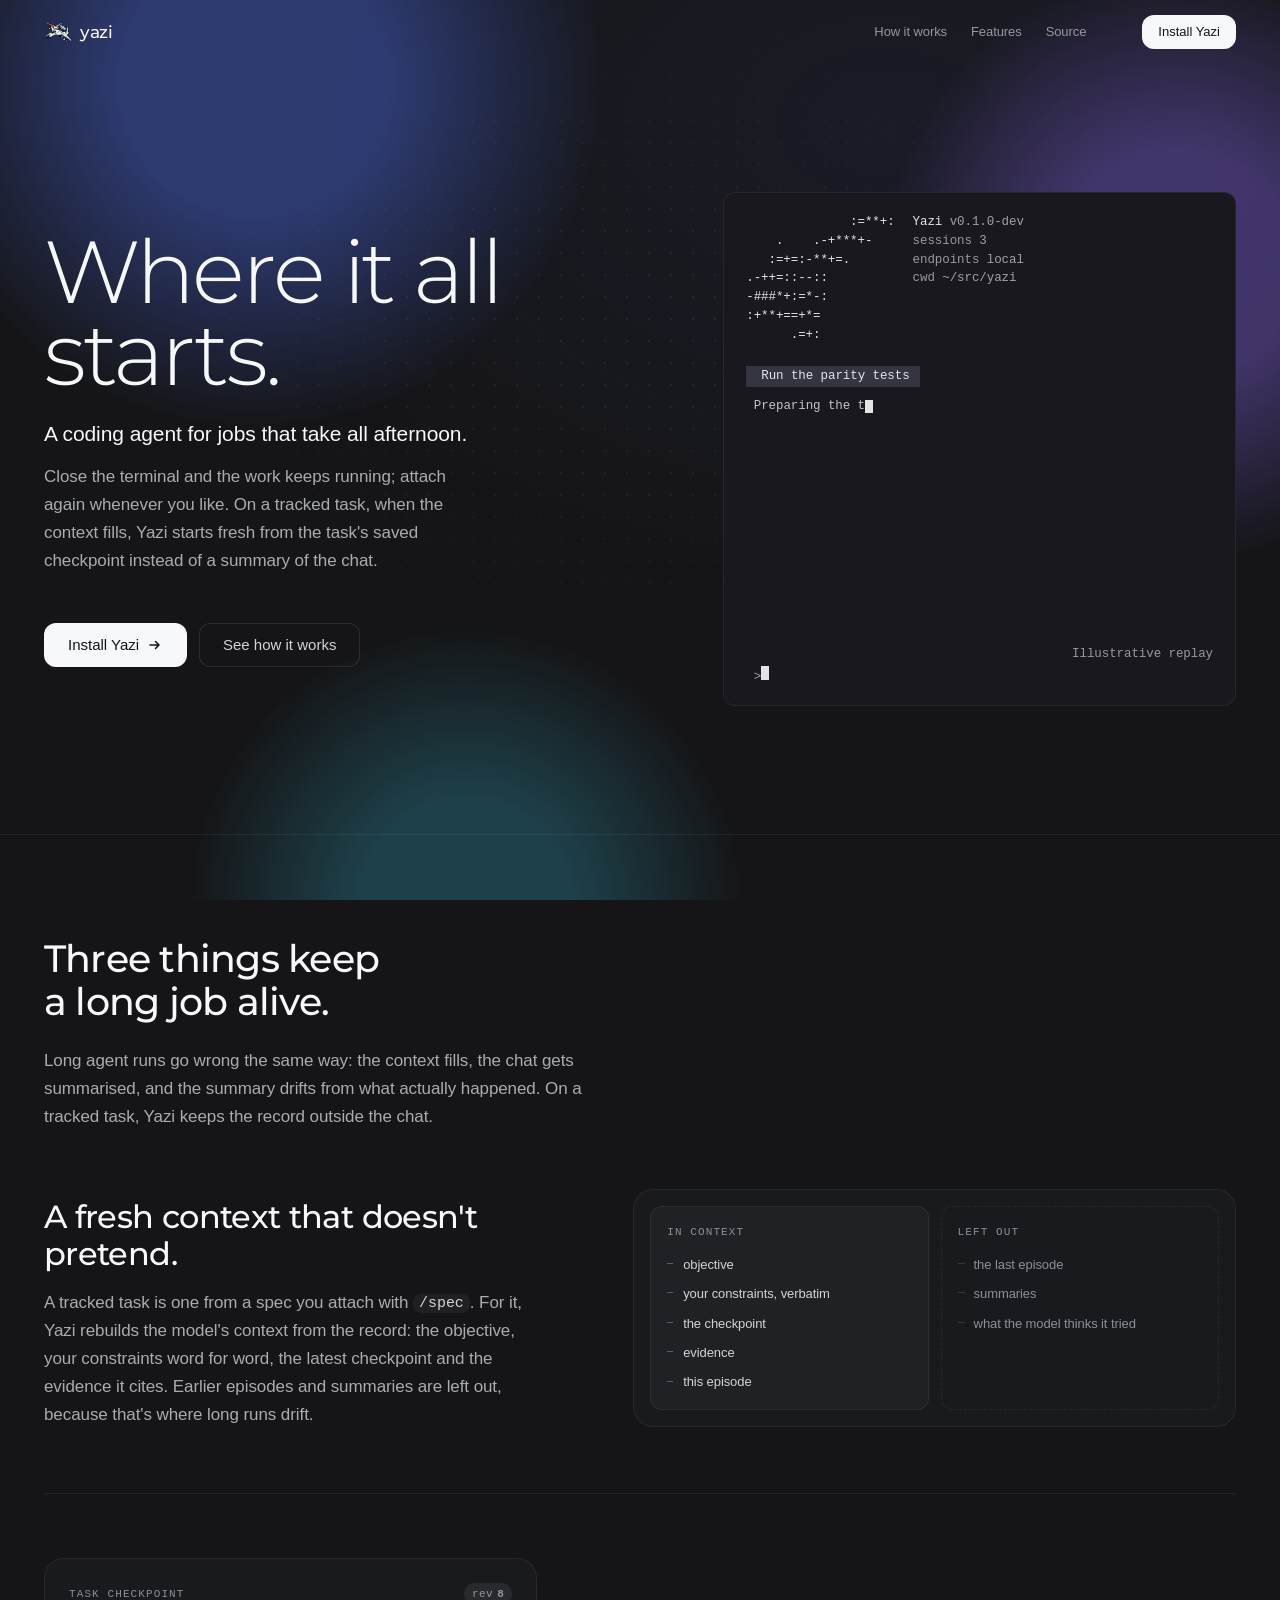
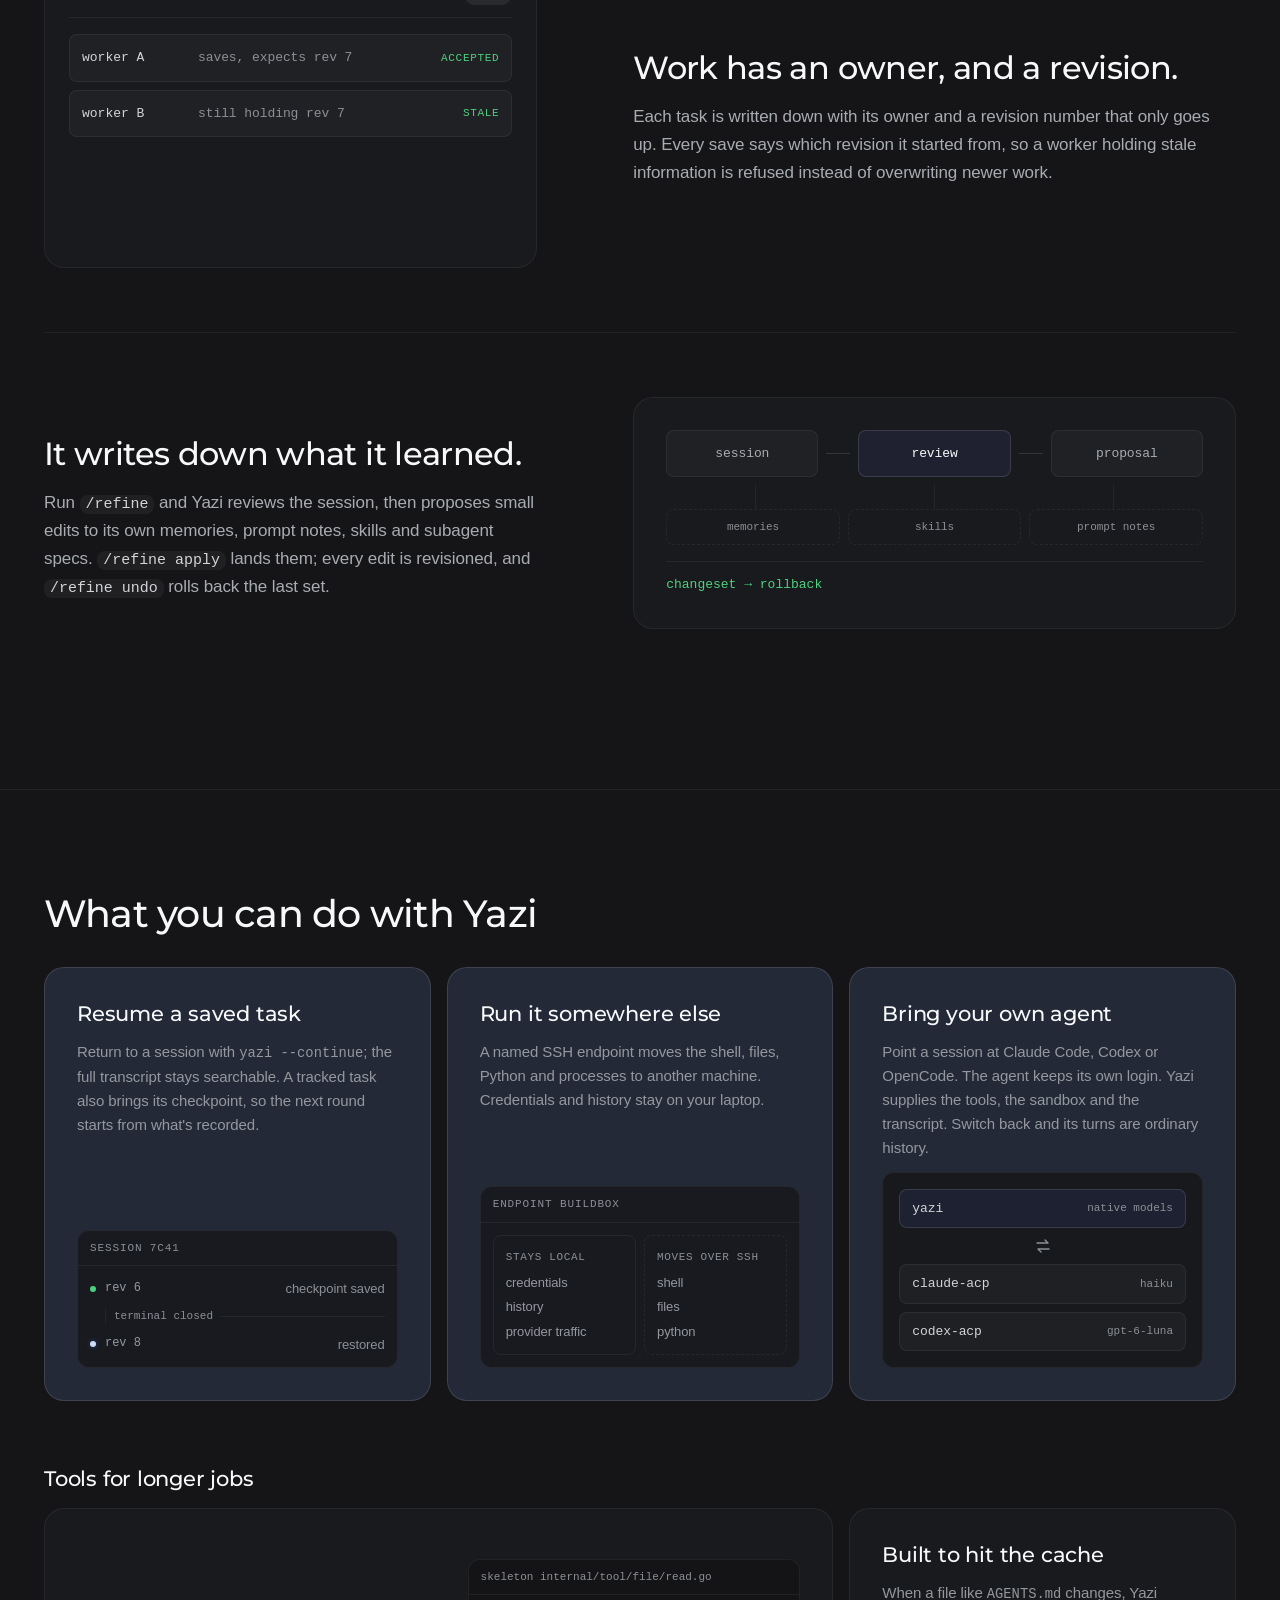
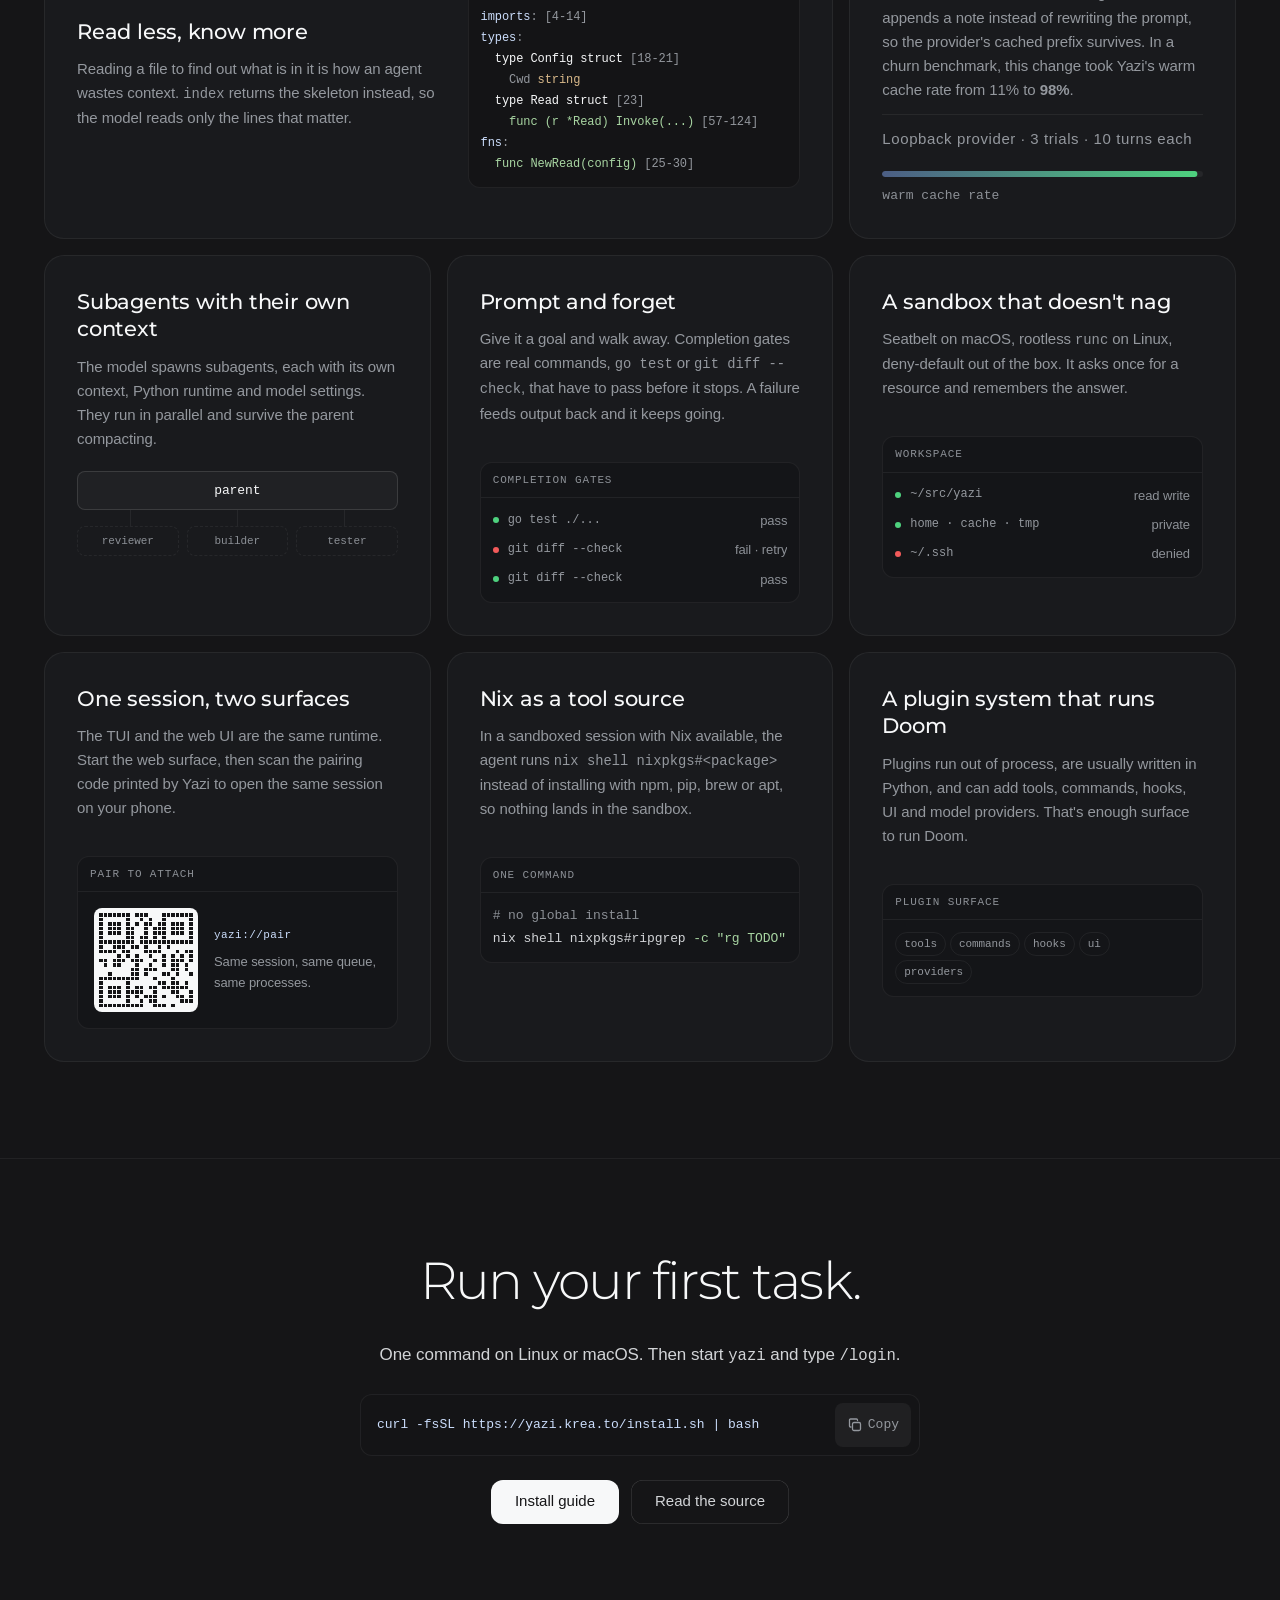
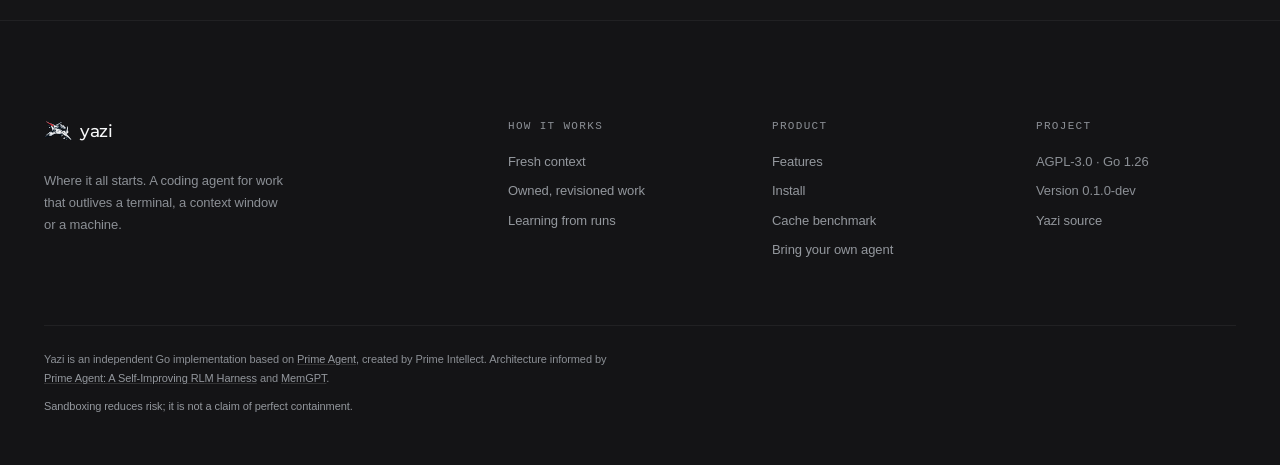
==== commit 6605b1e3: "Rewrite the site copy for newcomers and check it against the source Keep the "Where it all starts." " ====
--- a/index.html
+++ b/index.html
@@ -6,7 +6,7 @@
 <meta name="color-scheme" content="dark" />
 <meta name="theme-color" content="#151517" />
 <title>Yazi — Where it all starts</title>
-<meta name="description" content="Yazi is a durable coding-agent runtime. It resumes long-running work from saved checkpoints and keeps the full transcript searchable." />
+<meta name="description" content="Yazi is a coding agent for long jobs. Close the terminal and the work keeps running; on a tracked task, a full context restarts from the saved checkpoint instead of a chat summary." />
 <link rel="icon" href="assets/img/jet-logo.svg" type="image/svg+xml" />
 <link rel="preload" href="assets/fonts/montserrat-light.woff2" as="font" type="font/woff2" crossorigin />
 <link rel="preload" href="assets/fonts/montserrat-medium.woff2" as="font" type="font/woff2" crossorigin />
@@ -65,11 +65,13 @@
             <span class="line">starts.</span>
           </h1>
           <p class="hero__lede hero__lede--strong">
-            A coding-agent runtime that resumes long-running work from saved checkpoints.
+            A coding agent for jobs that take all afternoon.
           </p>
           <p class="hero__lede hero__lede--detail">
-            Yazi saves task progress in SQLite and keeps the full transcript searchable.
-            For a claimed task, it rebuilds the model's context from the latest checkpoint.
+            Close the terminal and the work keeps running; attach again whenever
+            you like. On a tracked task, when the context fills, Yazi starts
+            fresh from the task's saved checkpoint instead of a summary of the
+            chat.
           </p>
           <div class="hero__cta" data-reveal>
             <a class="btn btn--primary" href="install.html" data-magnetic>
@@ -103,15 +105,15 @@
               <div class="tui__log" data-terminal-out aria-label="Example Yazi session resuming after a disconnect">
                 <p class="tui__user">Run the parity tests</p>
                 <p class="tui__assistant">Preparing the test run.</p>
-                <p class="tui__event">Checkpoint saved · rev 8</p>
+                <p class="tui__event">Checkpoint saved</p>
                 <p class="tui__event is-disconnected">Terminal disconnected</p>
                 <p class="tui__event">$ yazi --continue</p>
-                <p class="tui__event is-resumed">Session restored · rev 8</p>
+                <p class="tui__event is-resumed">Session restored</p>
                 <div class="tui__tool is-done">
                   <div class="tui__tool-head">shell · <span class="tui__tool-state">done</span></div>
                   <div class="tui__tool-cmd">$ go test ./internal/tui2/parity</div>
                   <div class="tui__tool-out">ok  internal/tui2/parity    0.12s</div>
-                  <div class="tui__tool-time">Took 0.0s</div>
+                  <div class="tui__tool-time">Took 1.2s</div>
                 </div>
                 <p class="tui__assistant">All four scenarios passed.</p>
               </div>
@@ -138,57 +140,23 @@
     <div class="wrap">
       <header class="section__head" data-reveal>
         <h2 class="h2">Three things keep a long job alive.</h2>
+        <p class="lede">
+          Long agent runs go wrong the same way: the context fills, the chat
+          gets summarised, and the summary drifts from what actually happened.
+          On a tracked task, Yazi keeps the record outside the chat.
+        </p>
       </header>
 
       <!-- 01 -->
-      <div class="split split--wide split--feature" id="revisioned-state">
-        <div class="split__text" data-reveal>
-          <h3 class="h3 h3--lg">Work has an owner, and a revision.</h3>
-          <p class="lede">
-            Specs, tasks and claims live in SQLite with a revision that only
-            goes up. Every write names the revision it expects, so a slow worker
-            gets a conflict instead of overwriting newer work.
-          </p>
-        </div>
-        <div class="split__figure" data-reveal>
-          <figure class="race" data-race aria-label="Two workers attempt the same task checkpoint. The second worker's retry is rejected because its expected revision is stale.">
-            <div class="race__head">
-              <span class="mono race__label">task checkpoint</span>
-              <span class="pill pill--mono">rev <b data-race-rev>7</b></span>
-            </div>
-            <div class="race__rows">
-              <div class="race__row" data-race-row="a">
-                <span class="race__who mono">worker A</span>
-                <span class="race__what">claim gen 3 · rev 7</span>
-                <span class="race__verdict" data-race-verdict>accepted</span>
-              </div>
-              <div class="race__row" data-race-row="b">
-                <span class="race__who mono">worker B</span>
-                <span class="race__what">claim gen 3 · rev 7</span>
-                <span class="race__verdict" data-race-verdict>accepted</span>
-              </div>
-              <div class="race__row race__row--stale" data-race-row="b2">
-                <span class="race__who mono">worker B</span>
-                <span class="race__what">claim gen 3 · rev 7</span>
-                <span class="race__verdict" data-race-verdict>rejected</span>
-              </div>
-            </div>
-            <div class="race__foot">
-              <span class="mono">expected_revision 7 ≠ current 8</span>
-              <span class="mono race__foot-note">reload and stop</span>
-            </div>
-          </figure>
-        </div>
-      </div>
-
-      <!-- 02 -->
-      <div class="split split--wide split--feature split--flip" id="bounded-episodes">
+      <div class="split split--wide split--feature" id="bounded-episodes">
         <div class="split__text" data-reveal>
           <h3 class="h3 h3--lg">A fresh context that doesn't pretend.</h3>
           <p class="lede">
-            When a task is claimed, Yazi builds the model's context from the
-            database: the objective, the constraints you actually gave, the
-            checkpoint and the evidence.
+            A tracked task is one from a spec you attach with <code>/spec</code>.
+            For it, Yazi rebuilds the model's context from the record: the
+            objective, your constraints word for word, the latest checkpoint and
+            the evidence it cites. Earlier episodes and summaries are left out,
+            because that's where long runs drift.
           </p>
         </div>
         <div class="split__figure" data-reveal>
@@ -215,20 +183,63 @@
         </div>
       </div>
 
+      <!-- 02 -->
+      <div class="split split--wide split--feature split--flip" id="revisioned-state">
+        <div class="split__text" data-reveal>
+          <h3 class="h3 h3--lg">Work has an owner, and a revision.</h3>
+          <p class="lede">
+            Each task is written down with its owner and a revision number that
+            only goes up. Every save says which revision it started from, so a
+            worker holding stale information is refused instead of overwriting
+            newer work.
+          </p>
+        </div>
+        <div class="split__figure" data-reveal>
+          <figure class="race" data-race aria-label="Worker A saves the task checkpoint at revision 7 and it becomes revision 8. Worker B, still holding revision 7, tries to save and is rejected.">
+            <div class="race__head">
+              <span class="mono race__label">task checkpoint</span>
+              <span class="pill pill--mono">rev <b data-race-rev>7</b></span>
+            </div>
+            <div class="race__rows">
+              <div class="race__row" data-race-row="a">
+                <span class="race__who mono">worker A</span>
+                <span class="race__what">saves, expects rev 7</span>
+                <span class="race__verdict" data-race-verdict>accepted</span>
+              </div>
+              <div class="race__row" data-race-row="b">
+                <span class="race__who mono">worker B</span>
+                <span class="race__what">still holding rev 7</span>
+                <span class="race__verdict" data-race-verdict>stale</span>
+              </div>
+              <div class="race__row race__row--stale" data-race-row="b2">
+                <span class="race__who mono">worker B</span>
+                <span class="race__what">saves, expects rev 7</span>
+                <span class="race__verdict" data-race-verdict>rejected</span>
+              </div>
+            </div>
+            <div class="race__foot">
+              <span class="mono">expected 7 ≠ current 8</span>
+              <span class="mono race__foot-note">B reloads</span>
+            </div>
+          </figure>
+        </div>
+      </div>
+
       <!-- 03 -->
       <div class="split split--wide split--feature" id="continual-harness">
         <div class="split__text" data-reveal>
           <h3 class="h3 h3--lg">It writes down what it learned.</h3>
           <p class="lede">
-            On an interval, or at compaction, Yazi reviews the trajectory and
-            edits its own operating knowledge: memories, skills, prompt
-            templates. Every edit is revisioned and can be rolled back.
+            Run <code>/refine</code> and Yazi reviews the session, then proposes
+            small edits to its own memories, prompt notes, skills and subagent
+            specs. <code>/refine apply</code> lands them; every edit is
+            revisioned, and <code>/refine undo</code> rolls back the last set.
           </p>
         </div>
         <div class="split__figure" data-reveal>
-          <figure class="harness" aria-label="A trajectory is reviewed, producing a bounded proposal that edits memories, skills and prompt templates, with rollback available.">
+          <figure class="harness" aria-label="A session is reviewed, producing a proposal that edits memories, skills and prompt notes, with rollback available.">
             <div class="harness__stage">
-              <span class="harness__node">trajectory</span>
+              <span class="harness__node">session</span>
               <span class="harness__flow" aria-hidden="true"></span>
               <span class="harness__node harness__node--accent">review</span>
               <span class="harness__flow" aria-hidden="true"></span>
@@ -238,7 +249,7 @@
             <div class="harness__targets">
               <span class="harness__target">memories</span>
               <span class="harness__target">skills</span>
-              <span class="harness__target">prompt templates</span>
+              <span class="harness__target">prompt notes</span>
             </div>
             <div class="harness__foot">
               <span class="mono harness__foot-ok">changeset → rollback</span>
@@ -260,9 +271,9 @@
         <article class="cap" data-reveal id="history">
           <h3 class="h3">Resume a saved task</h3>
           <p>
-            Return to a saved session with <code>yazi --continue</code>. The full
-            transcript stays searchable, and a claimed task carries its own
-            checkpoint into the model's next episode.
+            Return to a session with <code>yazi --continue</code>; the full
+            transcript stays searchable. A tracked task also brings its
+            checkpoint, so the next round starts from what's recorded.
           </p>
           <figure class="fig" aria-hidden="true">
             <div class="fig__head mono">session 7c41</div>
@@ -367,10 +378,12 @@
         <article class="cap" data-reveal id="cache">
           <h4 class="h3">Built to hit the cache</h4>
           <p>
-            Yazi appends to context files so edits preserve the cached prefix.
-            A loopback test measured a <b>98.24%</b> warm cache rate under churn.
-          </p>
-          <p class="cap__meta">Loopback provider · 3 trials · 10 turns</p>
+            When a file like <code>AGENTS.md</code> changes, Yazi appends a note
+            instead of rewriting the prompt, so the provider's cached prefix
+            survives. In a churn benchmark, this change took Yazi's warm cache
+            rate from 11% to <b>98%</b>.
+          </p>
+          <p class="cap__meta">Loopback provider · 3 trials · 10 turns each</p>
           <div class="cap__gauge" aria-hidden="true">
             <div class="gauge" data-gauge><i></i></div>
             <span class="mono gauge__label">warm cache rate</span>
@@ -378,11 +391,11 @@
         </article>
 
         <article class="cap" data-reveal id="rlm">
-          <h4 class="h3">Children with their own context</h4>
-          <p>
-            The model spawns children that get their own context, Python
-            runtime and model settings. They run at the same time and survive
-            the parent compacting.
+          <h4 class="h3">Subagents with their own context</h4>
+          <p>
+            The model spawns subagents, each with its own context, Python
+            runtime and model settings. They run in parallel and survive the
+            parent compacting.
           </p>
           <div class="cap__tree" aria-hidden="true">
             <div class="cap__node cap__node--root">parent</div>
@@ -473,9 +486,9 @@
         <article class="cap" data-reveal id="nix">
           <h4 class="h3">Nix as a tool source</h4>
           <p>
-            The agent runs <code>nix shell nixpkgs#&lt;package&gt;</code> instead
-            of installing with npm, pip, brew or apt. A missing tool costs
-            seconds.
+            In a sandboxed session with Nix available, the agent runs
+            <code>nix shell nixpkgs#&lt;package&gt;</code> instead of installing
+            with npm, pip, brew or apt, so nothing lands in the sandbox.
           </p>
           <figure class="fig fig--code" aria-hidden="true">
             <div class="fig__head mono">one command</div>
@@ -487,9 +500,9 @@
         <article class="cap" data-reveal id="plugins">
           <h4 class="h3">A plugin system that runs Doom</h4>
           <p>
-            It is so extensible that you can even run DOOM through it.
-            Plugins are Python, out of process, and add tools, commands,
-            hooks, UI and model providers.
+            Plugins run out of process, are usually written in Python, and can
+            add tools, commands, hooks, UI and model providers. That's enough
+            surface to run Doom.
           </p>
           <figure class="fig" aria-hidden="true">
             <div class="fig__head mono">plugin surface</div>
@@ -508,10 +521,18 @@
     <div class="wrap">
       <div class="cta" data-reveal>
         <h2 class="cta__title">Run your first task.</h2>
-        <p class="cta__note">Choose your OS, connect a provider, and check that Yazi is ready.</p>
+        <p class="cta__note">One command on Linux or macOS. Then start <code>yazi</code> and type <code>/login</code>.</p>
+        <div class="snippet" data-copy-host>
+              <code class="snippet__code">curl -fsSL https://yazi.krea.to/install.sh | bash</code>
+              <button class="snippet__copy" type="button" data-copy aria-label="Copy install command" hidden>
+                <svg width="16" height="16" viewBox="0 0 16 16" fill="none" aria-hidden="true"><rect x="5.5" y="5.5" width="8" height="8" rx="1.5" stroke="currentColor" stroke-width="1.3"/><path d="M10.5 3.5v-.5a1 1 0 0 0-1-1h-6a1 1 0 0 0-1 1v6a1 1 0 0 0 1 1H4" stroke="currentColor" stroke-width="1.3" stroke-linecap="round"/></svg>
+                <span class="snippet__copy-text">Copy</span>
+              </button>
+            </div>
+            <p class="snippet__feedback sr-only" role="status" data-copy-feedback></p>
         <div class="cta__actions">
-          <a class="btn btn--primary" href="install.html">Install Yazi</a>
-          <a class="btn btn--ghost" href="https://src.krea.to/kreato/yazi/releases">View releases</a>
+          <a class="btn btn--primary" href="install.html">Install guide</a>
+          <a class="btn btn--ghost" href="https://src.krea.to/kreato/yazi">Read the source</a>
         </div>
       </div>
     </div>
@@ -526,20 +547,20 @@
           <img class="brand__mark" src="assets/img/jet-logo.svg" alt="" width="24" height="24" />
           <span class="brand__word">yazi</span>
         </a>
-        <p class="foot__tag">Where it all starts. A durable coding-agent runtime for work that outlives a terminal, context window, or machine.</p>
-      </div>
-      <nav class="foot__col" aria-label="Mechanism">
-        <p class="foot__head mono">Mechanism</p>
-        <a href="index.html#revisioned-state">Revisioned state</a>
-        <a href="index.html#bounded-episodes">Bounded episodes</a>
-        <a href="index.html#continual-harness">Continual harness</a>
+        <p class="foot__tag">Where it all starts. A coding agent for work that outlives a terminal, a context window or a machine.</p>
+      </div>
+      <nav class="foot__col" aria-label="How it works">
+        <p class="foot__head mono">How it works</p>
+        <a href="index.html#bounded-episodes">Fresh context</a>
+        <a href="index.html#revisioned-state">Owned, revisioned work</a>
+        <a href="index.html#continual-harness">Learning from runs</a>
       </nav>
       <nav class="foot__col" aria-label="Product">
         <p class="foot__head mono">Product</p>
         <a href="index.html#features">Features</a>
         <a href="install.html">Install</a>
         <a href="index.html#cache">Cache benchmark</a>
-        <a href="index.html#acp">Reverse ACP</a>
+        <a href="index.html#acp">Bring your own agent</a>
       </nav>
       <div class="foot__col">
         <p class="foot__head mono">Project</p>
--- a/assets/css/site.css
+++ b/assets/css/site.css
@@ -2440,6 +2440,13 @@
   color: var(--text-secondary);
 }
 
+/* The install one-liner, left-aligned inside the centred CTA. */
+.cta .snippet {
+  max-width: 560px;
+  margin: var(--s-5) auto 0;
+  text-align: left;
+}
+
 .cta__actions {
   display: flex;
   flex-wrap: wrap;
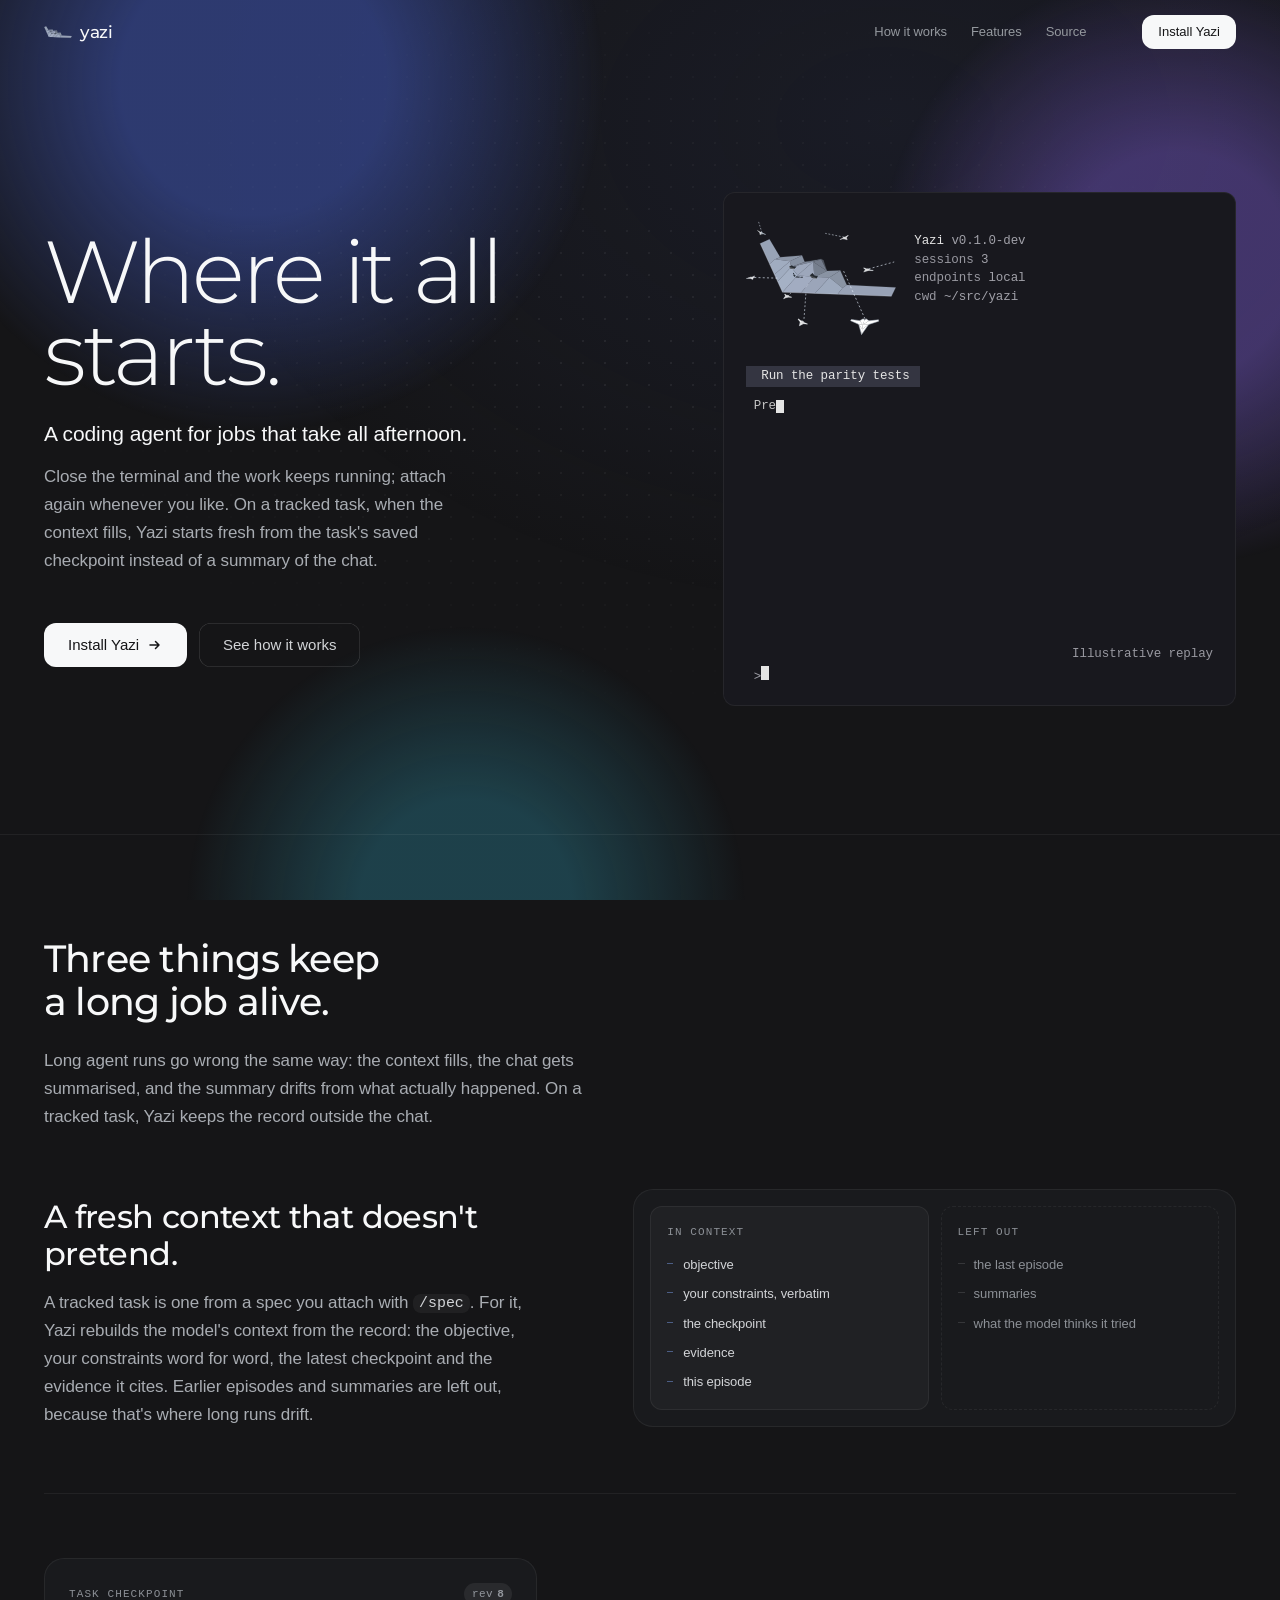
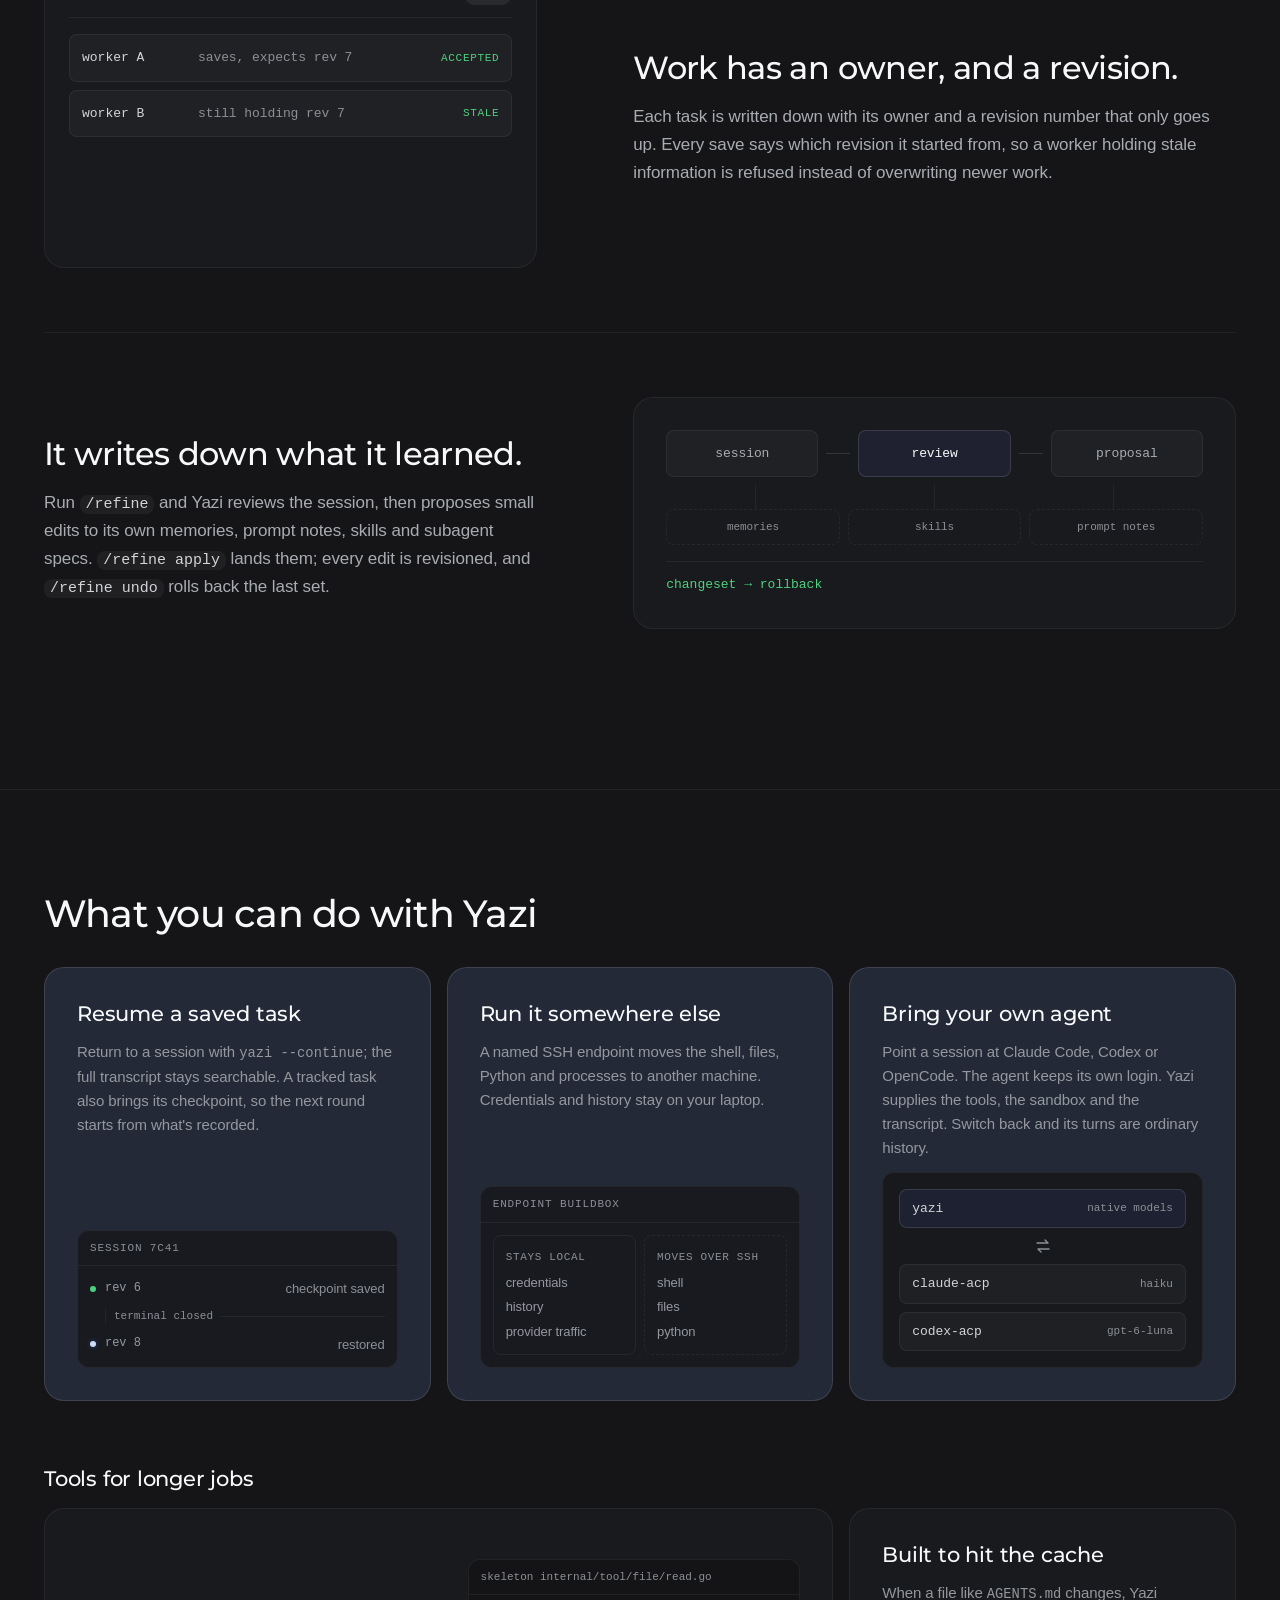
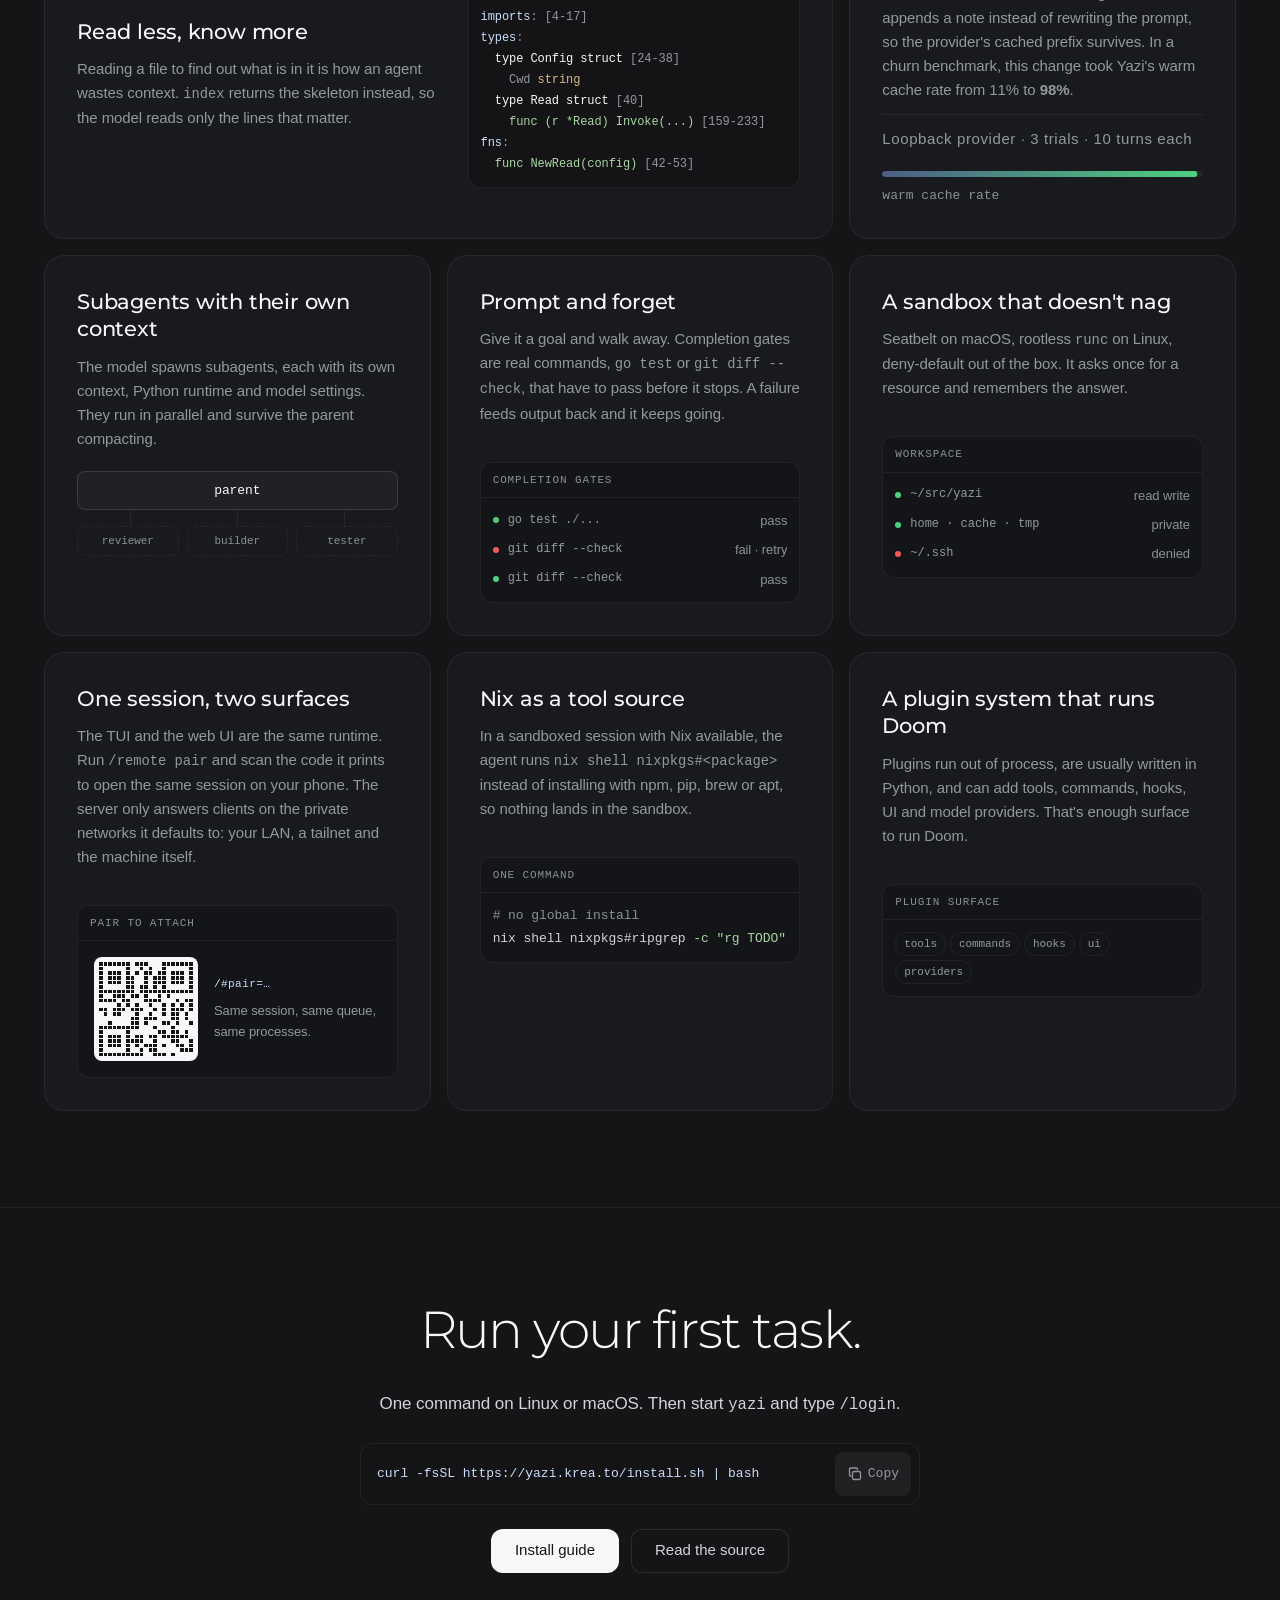
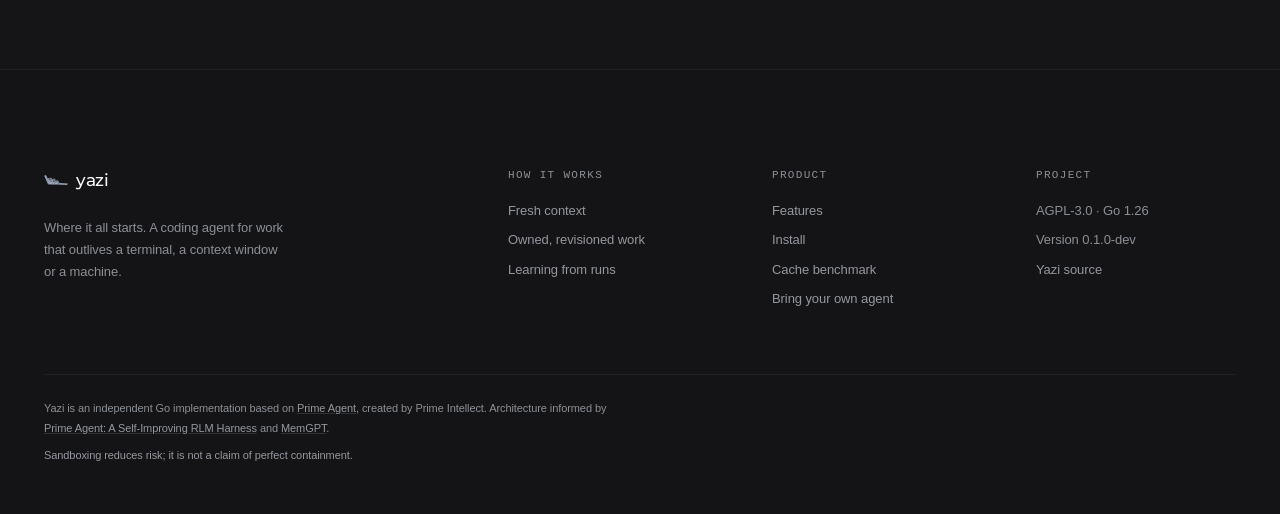
==== commit 0e74b338: "Rebrand to the drone-carrier logo and fix stale copy Replace the Jet mark with the product's drone-c" ====
--- a/index.html
+++ b/index.html
@@ -7,7 +7,9 @@
 <meta name="theme-color" content="#151517" />
 <title>Yazi — Where it all starts</title>
 <meta name="description" content="Yazi is a coding agent for long jobs. Close the terminal and the work keeps running; on a tracked task, a full context restarts from the saved checkpoint instead of a chat summary." />
-<link rel="icon" href="assets/img/jet-logo.svg" type="image/svg+xml" />
+<!-- The site is dark-only (color-scheme: dark, one palette in tokens.css), so the
+     icon and both brand marks are the -dark artwork; no prefers-color-scheme pair. -->
+<link rel="icon" href="assets/img/favicon.svg" type="image/svg+xml" />
 <link rel="preload" href="assets/fonts/montserrat-light.woff2" as="font" type="font/woff2" crossorigin />
 <link rel="preload" href="assets/fonts/montserrat-medium.woff2" as="font" type="font/woff2" crossorigin />
 <link rel="stylesheet" href="assets/css/tokens.css" />
@@ -30,7 +32,8 @@
 <header class="nav" data-nav>
   <div class="nav__inner">
     <a class="brand" href="index.html" aria-label="Yazi, home">
-      <img class="brand__mark" src="assets/img/jet-logo.svg" alt="" width="28" height="28" />
+      <!-- Wing-only mark: the full logo's drones turn to specks at 28px. -->
+      <img class="brand__mark" src="assets/img/mark-dark.svg" alt="" width="28" height="28" />
       <span class="brand__word">yazi</span>
     </a>
     <nav class="nav__links" aria-label="Sections">
@@ -87,13 +90,7 @@
           <figure class="tui" data-terminal>
             <div class="tui__screen">
               <div class="tui__header">
-                <pre class="tui__logo" aria-hidden="true">              :=**+:
-    .    .-+***+-
-   :=+=:-**+=.
-.-++=::--::
--###*+:=*-:
-:+**+==+*=
-      .=+:</pre>
+                <span class="tui__logo" aria-hidden="true"><img class="tui__logo-img" src="assets/img/logo-dark.svg" alt="" width="1024" height="1024" /></span>
                 <div class="tui__meta">
                   <div class="tui__meta-row"><span class="tui__meta-name">Yazi </span><span class="tui__meta-val">v0.1.0-dev</span></div>
                   <div class="tui__meta-row"><span class="tui__meta-key">sessions </span><span class="tui__meta-val">3</span></div>
@@ -363,14 +360,14 @@
           <div class="cap__figure">
             <figure class="skeleton" aria-label="Example index output for a Go file: imports, types with fields and methods, and functions, each with a line range.">
               <div class="skeleton__head mono">skeleton internal/tool/file/read.go</div>
-              <pre class="skeleton__body"><span class="sk-k">imports</span>: [4-14]
+              <pre class="skeleton__body"><span class="sk-k">imports</span>: [4-17]
 <span class="sk-k">types</span>:
-  <span class="sk-t">type Config struct</span> [18-21]
+  <span class="sk-t">type Config struct</span> [24-38]
     Cwd <span class="sk-y">string</span>
-  <span class="sk-t">type Read struct</span> [23]
-    <span class="sk-f">func (r *Read) Invoke(...)</span> [57-124]
+  <span class="sk-t">type Read struct</span> [40]
+    <span class="sk-f">func (r *Read) Invoke(...)</span> [159-233]
 <span class="sk-k">fns</span>:
-  <span class="sk-f">func NewRead(config)</span> [25-30]</pre>
+  <span class="sk-f">func NewRead(config)</span> [42-53]</pre>
             </figure>
           </div>
         </article>
@@ -468,15 +465,18 @@
         <article class="cap" data-reveal id="surfaces-qr">
           <h4 class="h3">One session, two surfaces</h4>
           <p>
-            The TUI and the web UI are the same runtime. Start the web surface,
-            then scan the pairing code printed by Yazi to open the same session on your phone.
+            The TUI and the web UI are the same runtime. Run
+            <code>/remote pair</code> and scan the code it prints to open the
+            same session on your phone. The server only answers clients on the
+            private networks it defaults to: your LAN, a tailnet and the machine
+            itself.
           </p>
           <figure class="fig fig--qr" aria-hidden="true">
             <div class="fig__head mono">pair to attach</div>
             <div class="fig__qrbody">
               <div class="qr" data-qr></div>
               <div class="fig__qrtext">
-                <span class="mono">yazi://pair</span>
+                <span class="mono">/#pair=…</span>
                 <span>Same session, same queue, same processes.</span>
               </div>
             </div>
@@ -544,7 +544,8 @@
     <div class="foot__grid">
       <div class="foot__brand">
         <a class="brand" href="index.html">
-          <img class="brand__mark" src="assets/img/jet-logo.svg" alt="" width="24" height="24" />
+          <!-- Wing-only mark, -dark variant, as in the header. -->
+          <img class="brand__mark" src="assets/img/mark-dark.svg" alt="" width="24" height="24" />
           <span class="brand__word">yazi</span>
         </a>
         <p class="foot__tag">Where it all starts. A coding agent for work that outlives a terminal, a context window or a machine.</p>
--- a/assets/css/tui.css
+++ b/assets/css/tui.css
@@ -4,8 +4,9 @@
    This is not a mockup of "a terminal". It reproduces what yazi's TUI actually
    paints, taken from the render code and the frame goldens:
 
-     internal/tui2/app/header_splash.go   the butterfly + metadata block
-     internal/tui2/app/header.go          brandLogo, shortPath
+     internal/tui2/app/header_splash.go   the brand mark + metadata block
+     internal/tui2/app/logo.go            the mark: the artwork in a 20x7 cell box
+     internal/tui2/app/header.go          shortPath
      internal/tui2/app/root.go            paintHint: state left, mode right
      internal/tui2/parity/testdata/       exact glyphs, indents and spacing
      internal/tui2/theme/data/dark.json   the colours
@@ -74,16 +75,55 @@
   margin-bottom: 22px;
 }
 
-/* brandLogo, verbatim. It is 7 rows of ASCII; the leading spaces are part of
-   the art, so it is pre-formatted and must not be re-indented. */
+/* The brand mark, the way the TUI draws it in a capable terminal: the artwork
+   itself, in the cell box logo.go reserves for it — brandCols x brandRows, 20
+   columns by 7 rows, the butterfly's own footprint, so the metadata column sits
+   where it always did.
+
+   The box is measured in the mock's own grid: one column is 1ch of the mock's
+   mono font and one row is 1.5em (the line-height above), which is what makes
+   the picture land in the same cells the TUI reserves.
+
+   logo-dark.svg is a 1024x1024 canvas with the drawing inside it at
+   (93, 322), 930x701 — the drones, their dotted trails and the carrier. Those
+   fractions are the four --logo-art-* values below. The canvas is scaled until
+   the *drawing* is 20 columns wide, then offset so the drawing, not its
+   transparent margin, is centred in the box. At this grid the drawing is
+   width-limited: 20 columns wide by 15.08ch (6.2 of the 7 rows) tall, so the
+   box keeps a little air above and below, as the product's does.
+
+   It is vector art, so it must be scaled by the browser, never resampled with
+   nearest-neighbour: image-rendering stays auto. */
 .tui__logo {
-  margin: 0;
-  font-family: var(--font-mono);
-  font-size: 12.5px;
-  line-height: 1.5;
-  color: var(--tui-text);
-  white-space: pre;
+  --logo-art-w: 0.9084; /* 930 / 1024 */
+  --logo-art-h: 0.6851; /* 701 / 1024 */
+  --logo-art-x: 0.0906; /*  93 / 1024 */
+  --logo-art-y: 0.3147; /* 322 / 1024 */
+  /* The canvas width that makes the drawing 20 columns wide. */
+  --logo-canvas: calc(20ch / var(--logo-art-w));
+  position: relative;
+  display: block;
+  width: 20ch;
+  height: 10.5em; /* 7 rows of the 1.5 line-height */
   flex-shrink: 0;
+}
+
+.tui__logo-img {
+  position: absolute;
+  width: var(--logo-canvas);
+  /* site.css clamps every image to its container's width; this one is
+     deliberately wider than the box (the box is the *drawing's* 20 columns,
+     the canvas adds the transparent margin), so the clamp must not apply. */
+  max-width: none;
+  height: auto;
+  /* Centre the drawing in the box: half a box less half the drawing's width,
+     then back off its own left margin; the same vertically, on the middle of
+     the box (5.25em) and the drawing's height and top margin. Percentages are
+     of the canvas, so the picture stays centred at any font size. */
+  left: calc(50% - (var(--logo-canvas) * var(--logo-art-w)) / 2 - var(--logo-canvas) * var(--logo-art-x));
+  top: calc(5.25em - (var(--logo-canvas) * var(--logo-art-h)) / 2 - var(--logo-canvas) * var(--logo-art-y));
+  /* Vector art: let the browser scale it, never nearest-neighbour. */
+  image-rendering: auto;
 }
 
 .tui__meta {
@@ -92,7 +132,9 @@
   gap: 0;
   font-size: 12.5px;
   line-height: 1.5;
-  padding-top: 0;
+  /* splashHeaderLines centres the metadata block in the header's rows:
+     start = (rows - len(meta)) / 2, which is one row for 7 rows and 4 lines. */
+  padding-top: 1.5em;
 }
 
 .tui__meta-row { white-space: pre; }
@@ -264,7 +306,8 @@
 
 @media (max-width: 640px) {
   .tui__screen { padding: 14px 14px 12px; min-height: 29rem; }
-  .tui__logo { font-size: 11px; }
+  /* The mark keeps the grid's own 20x7 cells: it is the same box the TUI
+     reserves, so it scales with the mock's font rather than being shrunk. */
   .tui__header { gap: 12px; margin-bottom: 16px; }
   .tui__meta { min-width: 0; }
   .tui__meta-row { white-space: normal; overflow-wrap: anywhere; }
--- a/assets/css/site.css
+++ b/assets/css/site.css
@@ -397,8 +397,8 @@
 }
 
 .brand__mark {
-  width: 28px;
-  height: 28px;
+  /* Size comes from the markup's width/height (28 header, 24 footer): the
+     drawing is a square 565x565 viewBox, so those seats do not distort it. */
   transition: transform var(--dur-macro) var(--ease);
 }
 .brand:hover .brand__mark { transform: translate(2px, -2px) rotate(-2deg); }
@@ -1073,6 +1073,14 @@
   line-height: 1.6;
   color: var(--text-dim);
 }
+
+/* A platform the product does not build for: still listed, so nobody has to
+   guess, but it reads as a boundary rather than an option. */
+.plat--out {
+  background: var(--tint-card-soft);
+  border-style: dashed;
+}
+.plat--out .plat__os { color: var(--text-tertiary); }
 
 /* ── Snippets ───────────────────────────────────────────────────────────── */
 
